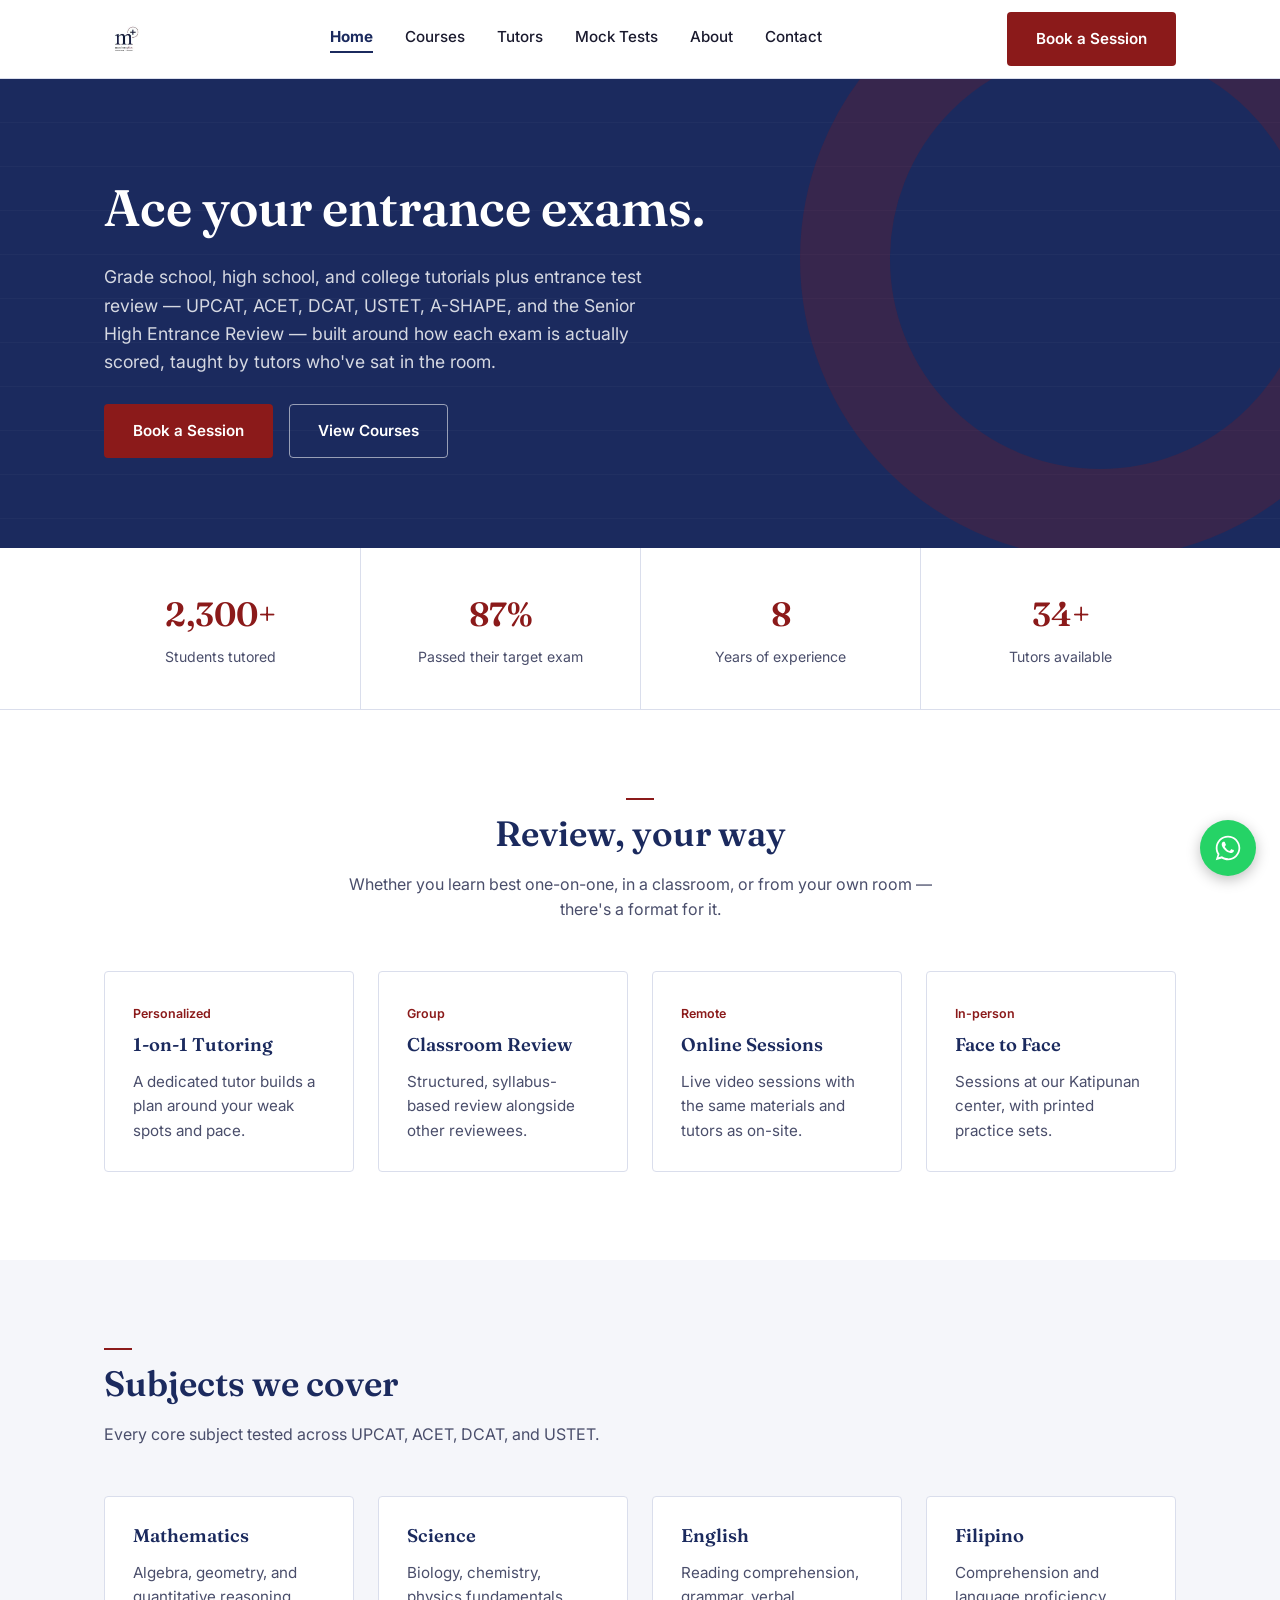
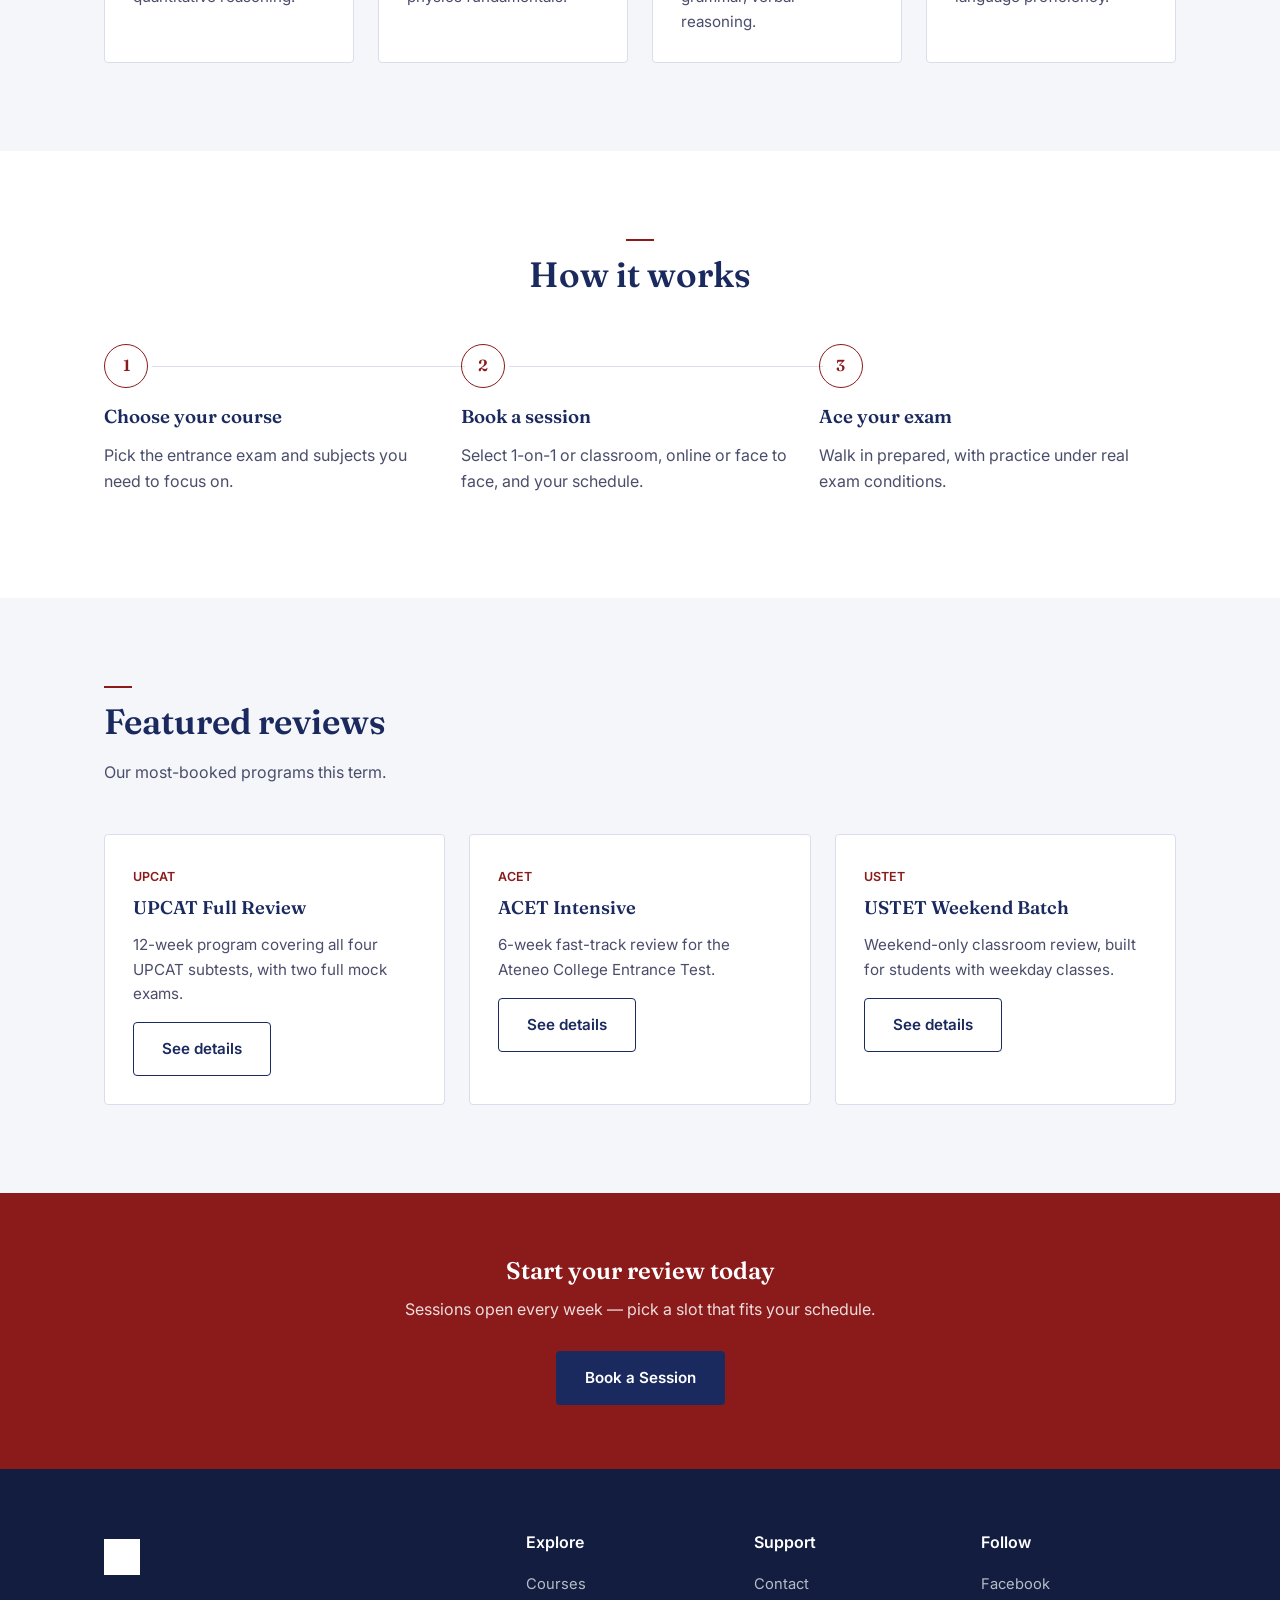
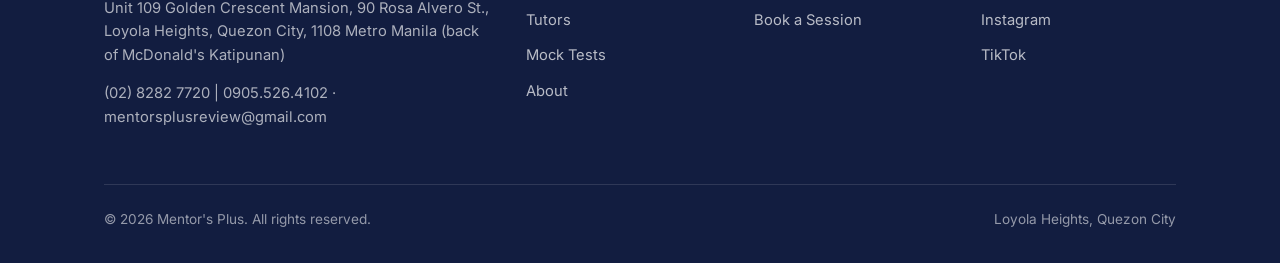
==== index.html @ 798d54b6 "Add files via upload" ====
<!DOCTYPE html>
<html lang="en">
<head>
<meta charset="UTF-8">
<meta name="viewport" content="width=device-width, initial-scale=1">
<title>Mentor's Plus — Entrance Exam Review Center, Katipunan QC</title>
<meta name="description" content="Mentor's Plus offers grade school, high school, and college tutorials plus entrance test review — UPCAT, ACET, DCAT, USTET, A-SHAPE, and Senior High Entrance Review — online and face-to-face in Loyola Heights, QC.">
<link rel="preconnect" href="https://fonts.googleapis.com">
<link href="https://fonts.googleapis.com/css2?family=Fraunces:wght@500;600;700&family=Inter:wght@400;500;600;700&display=swap" rel="stylesheet">
<link rel="stylesheet" href="assets/style.css">
<link rel="stylesheet" href="assets/preloader.css">
</head>
<body>
<div id="preloader"><div class="mark"></div></div>

<nav class="navbar">
  <div class="container">
    <a href="index.html" class="brand"><img src="assets/logo.png" alt="Mentor's Plus"></a>
    <div class="nav-links">
      <a href="index.html" class="active">Home</a>
      <a href="courses.html">Courses</a>
      <a href="tutors.html">Tutors</a>
      <a href="mock-tests.html">Mock Tests</a>
      <a href="about.html">About</a>
      <a href="contact.html">Contact</a>
    </div>
    <div class="nav-cta">
      <a href="book.html" class="btn btn-maroon">Book a Session</a>
      <button class="nav-toggle" aria-label="Menu"><span></span><span></span><span></span></button>
    </div>
  </div>
</nav>

<header class="hero">
  <div class="container">
    <div class="hero-inner">
      <h1>Ace your entrance exams.</h1>
      <p class="lead">Grade school, high school, and college tutorials plus entrance test review — UPCAT, ACET, DCAT, USTET, A-SHAPE, and the Senior High Entrance Review — built around how each exam is actually scored, taught by tutors who've sat in the room.</p>
      <div class="hero-ctas">
        <a href="book.html" class="btn btn-maroon">Book a Session</a>
        <a href="courses.html" class="btn btn-outline-white">View Courses</a>
      </div>
    </div>
  </div>
</header>

<div class="stats-bar">
  <div class="stats-grid">
    <div class="stat"><div class="num">2,400+</div><div class="label">Students tutored</div></div>
    <div class="stat"><div class="num">91%</div><div class="label">Passed their target exam</div></div>
    <div class="stat"><div class="num">8</div><div class="label">Years of experience</div></div>
    <div class="stat"><div class="num">35+</div><div class="label">Tutors available</div></div>
  </div>
</div>

<section>
  <div class="container">
    <div class="section-head center">
      <div class="eyebrow-line" style="justify-content:center"></div>
      <h2>Review, your way</h2>
      <p style="margin:0 auto">Whether you learn best one-on-one, in a classroom, or from your own room — there's a format for it.</p>
    </div>
    <div class="grid grid-4">
      <div class="card">
        <span class="tag">Personalized</span>
        <h3>1-on-1 Tutoring</h3>
        <p>A dedicated tutor builds a plan around your weak spots and pace.</p>
      </div>
      <div class="card">
        <span class="tag">Group</span>
        <h3>Classroom Review</h3>
        <p>Structured, syllabus-based review alongside other reviewees.</p>
      </div>
      <div class="card">
        <span class="tag">Remote</span>
        <h3>Online Sessions</h3>
        <p>Live video sessions with the same materials and tutors as on-site.</p>
      </div>
      <div class="card">
        <span class="tag">In-person</span>
        <h3>Face to Face</h3>
        <p>Sessions at our Katipunan center, with printed practice sets.</p>
      </div>
    </div>
  </div>
</section>

<section class="bg-light">
  <div class="container">
    <div class="section-head">
      <div class="eyebrow-line"></div>
      <h2>Subjects we cover</h2>
      <p>Every core subject tested across UPCAT, ACET, DCAT, and USTET.</p>
    </div>
    <div class="grid grid-4">
      <div class="card"><h3>Mathematics</h3><p>Algebra, geometry, and quantitative reasoning.</p></div>
      <div class="card"><h3>Science</h3><p>Biology, chemistry, physics fundamentals.</p></div>
      <div class="card"><h3>English</h3><p>Reading comprehension, grammar, verbal reasoning.</p></div>
      <div class="card"><h3>Filipino</h3><p>Comprehension and language proficiency.</p></div>
    </div>
  </div>
</section>

<section>
  <div class="container">
    <div class="section-head center" style="margin-left:auto;margin-right:auto">
      <div class="eyebrow-line" style="justify-content:center"></div>
      <h2>How it works</h2>
    </div>
    <div class="steps">
      <div class="step"><div class="step-num"></div><h3>Choose your course</h3><p>Pick the entrance exam and subjects you need to focus on.</p></div>
      <div class="step"><div class="step-num"></div><h3>Book a session</h3><p>Select 1-on-1 or classroom, online or face to face, and your schedule.</p></div>
      <div class="step"><div class="step-num"></div><h3>Ace your exam</h3><p>Walk in prepared, with practice under real exam conditions.</p></div>
    </div>
  </div>
</section>

<section class="bg-light">
  <div class="container">
    <div class="section-head">
      <div class="eyebrow-line"></div>
      <h2>Featured reviews</h2>
      <p>Our most-booked programs this term.</p>
    </div>
    <div class="grid grid-3">
      <div class="card">
        <span class="tag">UPCAT</span>
        <h3>UPCAT Full Review</h3>
        <p>12-week program covering all four UPCAT subtests, with two full mock exams.</p>
        <a href="courses.html" class="btn btn-outline" style="margin-top:16px">See details</a>
      </div>
      <div class="card">
        <span class="tag">ACET</span>
        <h3>ACET Intensive</h3>
        <p>6-week fast-track review for the Ateneo College Entrance Test.</p>
        <a href="courses.html" class="btn btn-outline" style="margin-top:16px">See details</a>
      </div>
      <div class="card">
        <span class="tag">USTET</span>
        <h3>USTET Weekend Batch</h3>
        <p>Weekend-only classroom review, built for students with weekday classes.</p>
        <a href="courses.html" class="btn btn-outline" style="margin-top:16px">See details</a>
      </div>
    </div>
  </div>
</section>

<div class="cta-band">
  <div class="container">
    <h2>Start your review today</h2>
    <p>Sessions open every week — pick a slot that fits your schedule.</p>
    <a href="book.html" class="btn btn-navy">Book a Session</a>
  </div>
</div>

<footer>
  <div class="container">
    <div class="footer-grid">
      <div>
        <a href="index.html" class="brand"><img src="assets/logo.png" alt="Mentor's Plus"></a>
        <p style="color:rgba(255,255,255,0.65); margin-top:16px; font-size:0.92rem;">Unit 109 Golden Crescent Mansion, 90 Rosa Alvero St., Loyola Heights, Quezon City, 1108 Metro Manila (back of McDonald's Katipunan)</p>
        <p style="color:rgba(255,255,255,0.65); font-size:0.92rem;">(02) 8282 7720 &#124; 0905.526.4102 · mentorsplusreview@gmail.com</p>
      </div>
      <div>
        <h4>Explore</h4>
        <a href="courses.html">Courses</a>
        <a href="tutors.html">Tutors</a>
        <a href="mock-tests.html">Mock Tests</a>
        <a href="about.html">About</a>
      </div>
      <div>
        <h4>Support</h4>
        <a href="contact.html">Contact</a>
        <a href="book.html">Book a Session</a>
      </div>
      <div>
        <h4>Follow</h4>
        <a href="#">Facebook</a>
        <a href="#">Instagram</a>
        <a href="#">TikTok</a>
      </div>
    </div>
    <div class="bottom">
      <span>© 2026 Mentor's Plus. All rights reserved.</span>
      <span>Loyola Heights, Quezon City</span>
    </div>
  </div>
</footer>

<a class="whatsapp-fab" href="https://wa.me/639055264102" target="_blank" aria-label="Chat on WhatsApp">
  <svg viewBox="0 0 32 32" fill="white"><path d="M16 2C8.3 2 2 8.3 2 16c0 2.7.7 5.2 2.1 7.4L2 30l6.8-2.1C10.9 29.2 13.4 30 16 30c7.7 0 14-6.3 14-14S23.7 2 16 2zm0 25.6c-2.3 0-4.5-.6-6.4-1.8l-.5-.3-4 1.2 1.2-3.9-.3-.5C4.6 20.4 4 18.2 4 16c0-6.6 5.4-12 12-12s12 5.4 12 12-5.4 12-12 12zm6.6-8.9c-.4-.2-2.1-1-2.4-1.2-.3-.1-.5-.2-.8.2-.2.3-.9 1.2-1.1 1.4-.2.2-.4.3-.8.1-.4-.2-1.6-.6-3-1.9-1.1-1-1.9-2.2-2.1-2.6-.2-.4 0-.6.2-.8.2-.2.4-.4.5-.6.2-.2.2-.4.4-.6.1-.2.1-.4 0-.6-.1-.2-.8-2-1.1-2.7-.3-.7-.6-.6-.8-.6h-.7c-.2 0-.6.1-.9.4-.3.3-1.2 1.2-1.2 2.9s1.2 3.4 1.4 3.6c.2.2 2.4 3.7 5.9 5.1.8.3 1.4.5 1.9.7.8.3 1.5.2 2.1.1.6-.1 2.1-.9 2.4-1.7.3-.8.3-1.5.2-1.7-.1-.1-.3-.2-.7-.4z"/></svg>
</a>

<script src="assets/script.js"></script>
<script src="assets/reveal.js"></script>
</body>
</html>
---- assets/style.css ----
/* ============================================================
   MENTOR'S PLUS — shared design system
   Navy / maroon academic palette. Fraunces for display, Inter for body.
   ============================================================ */

:root{
  --navy: #1B2A5E;
  --navy-deep: #121D40;
  --maroon: #8B1A1A;
  --maroon-deep: #6E1414;
  --white: #FFFFFF;
  --bg: #F5F6FA;
  --text: #1A1A2E;
  --text-soft: #4A4E6B;
  --line: #DADEEC;

  --serif: 'Fraunces', Georgia, 'Times New Roman', serif;
  --sans: 'Inter', -apple-system, BlinkMacSystemFont, 'Segoe UI', sans-serif;

  --max: 1120px;
  --radius: 4px;
}

*{ box-sizing: border-box; }
html{ scroll-behavior: smooth; }
body{
  margin:0;
  font-family: var(--sans);
  color: var(--text);
  background: var(--white);
  line-height: 1.6;
  -webkit-font-smoothing: antialiased;
}
img{ max-width:100%; display:block; }
a{ color:inherit; text-decoration:none; }
h1,h2,h3,h4{
  font-family: var(--serif);
  color: var(--navy);
  line-height: 1.15;
  margin: 0 0 0.5em;
  font-weight: 600;
}
p{ color: var(--text-soft); max-width: 62ch; }
.container{ max-width: var(--max); margin: 0 auto; padding: 0 24px; }
section{ padding: 88px 0; }
@media (max-width: 720px){ section{ padding: 56px 0; } }

.eyebrow-line{
  display:flex; align-items:center; gap:12px;
  color: var(--maroon); font-weight:600; font-size: 0.85rem;
  margin-bottom: 14px;
}
.eyebrow-line::before{
  content:""; width: 28px; height: 2px; background: var(--maroon);
}

/* ---------- buttons ---------- */
.btn{
  display:inline-flex; align-items:center; justify-content:center;
  padding: 14px 28px; border-radius: var(--radius);
  font-weight: 600; font-size: 0.95rem; cursor:pointer;
  border: 1.5px solid transparent;
  transition: background .18s ease, color .18s ease, border-color .18s ease, transform .18s ease, box-shadow .18s ease;
}
.btn:hover{ transform: translateY(-2px); }
.btn:active{ transform: translateY(0); }
.btn-maroon{ background: var(--maroon); color: var(--white); }
.btn-maroon:hover{ background: var(--maroon-deep); box-shadow: 0 8px 20px rgba(139,26,26,0.28); }
.btn-navy{ background: var(--navy); color: var(--white); }
.btn-navy:hover{ background: var(--navy-deep); box-shadow: 0 8px 20px rgba(27,42,94,0.28); }
.btn-outline{ background: transparent; color: var(--navy); border-color: var(--navy); }
.btn-outline:hover{ background: var(--navy); color: var(--white); }
.btn-outline-white{ background: transparent; color: var(--white); border-color: rgba(255,255,255,0.55); }
.btn-outline-white:hover{ background: var(--white); color: var(--navy); }
@media (prefers-reduced-motion: reduce){ .btn:hover{ transform:none; } }

/* ---------- navbar ---------- */
.navbar{
  position: sticky; top:0; z-index: 50;
  background: var(--white); border-bottom: 1px solid var(--line);
}
.navbar .container{
  display:flex; align-items:center; justify-content:space-between;
  height: 78px;
}
.brand{ display:flex; align-items:center; gap:10px; }
.brand img{ height: 40px; width:auto; }
.nav-links{ display:flex; gap:32px; align-items:center; }
.nav-links a{
  position:relative; font-size:0.95rem; font-weight:500; color: var(--text);
  padding-bottom: 3px;
}
.nav-links a::after{
  content:""; position:absolute; left:0; right:100%; bottom:0; height:2px;
  background: var(--maroon); transition: right .22s ease;
}
.nav-links a:hover{ color: var(--maroon); }
.nav-links a:hover::after{ right:0; }
.nav-links a.active{ color: var(--navy); font-weight:700; }
.nav-links a.active::after{ right:0; background: var(--navy); }
.nav-cta{ display:flex; align-items:center; gap:20px; }
.nav-toggle{ display:none; background:none; border:none; cursor:pointer; }
.nav-toggle span{ display:block; width:24px; height:2px; background:var(--navy); margin:5px 0; }

@media (max-width: 880px){
  .nav-links{
    position:absolute; top:78px; left:0; right:0;
    background:var(--white); border-bottom:1px solid var(--line);
    flex-direction:column; align-items:flex-start; gap:0;
    padding: 8px 24px 20px; display:none;
  }
  .nav-links.open{ display:flex; }
  .nav-links a{ padding: 12px 0; width:100%; border-bottom:1px solid var(--line); }
  .nav-toggle{ display:block; }
  .nav-cta .btn{ padding: 10px 16px; font-size:0.85rem; }
}

/* ---------- hero ---------- */
.hero{
  background: var(--navy);
  color: var(--white);
  position: relative;
  overflow: hidden;
  padding: 100px 0 90px;
}
.hero::before{
  /* ruled-paper motif, nods to exam answer sheets */
  content:"";
  position:absolute; inset:0;
  background-image: repeating-linear-gradient(
    to bottom, transparent, transparent 43px, rgba(255,255,255,0.055) 44px
  );
  pointer-events:none;
}
.hero::after{
  content:"";
  position:absolute; right:-120px; top:-120px;
  width:420px; height:420px; border-radius:50%;
  border: 90px solid rgba(139,26,26,0.25);
}
.hero .container{ position:relative; z-index:1; }
.hero-inner{ max-width: 640px; }
.hero h1{ color: var(--white); font-size: clamp(2.1rem, 4.2vw, 3.2rem); }
.hero p.lead{ color: rgba(255,255,255,0.82); font-size: 1.1rem; max-width: 52ch; }
.hero-ctas{ display:flex; gap:16px; margin-top: 28px; flex-wrap:wrap; }

/* ---------- stats bar ---------- */
.stats-bar{
  background: var(--white); border-bottom: 1px solid var(--line);
  padding: 0;
}
.stats-grid{
  display:grid; grid-template-columns: repeat(4,1fr);
  max-width: var(--max); margin:0 auto;
}
.stat{
  text-align:center; padding: 40px 16px;
  border-left: 1px solid var(--line);
}
.stat:first-child{ border-left:none; }
.stat .num{ font-family: var(--serif); font-size: 2.1rem; color: var(--maroon); font-weight:600; }
.stat .label{ font-size: 0.88rem; color: var(--text-soft); margin-top:4px; }
@media (max-width: 720px){
  .stats-grid{ grid-template-columns: repeat(2,1fr); }
  .stat{ border-left:none; border-top:1px solid var(--line); }
  .stat:nth-child(1), .stat:nth-child(2){ border-top:none; }
}

/* ---------- section heads ---------- */
.section-head{ max-width: 640px; margin-bottom: 48px; }
.section-head.center{ margin-left:auto; margin-right:auto; text-align:center; }
.section-head h2{ font-size: clamp(1.6rem, 3vw, 2.2rem); }

.bg-light{ background: var(--bg); }
.bg-navy{ background: var(--navy); color: var(--white); }
.bg-navy h2, .bg-navy h3{ color: var(--white); }
.bg-navy p{ color: rgba(255,255,255,0.78); }

/* ---------- cards: hairline, not soft-shadow ---------- */
.grid{ display:grid; gap: 24px; }
.grid-3{ grid-template-columns: repeat(3, 1fr); }
.grid-4{ grid-template-columns: repeat(4, 1fr); }
.grid-2{ grid-template-columns: repeat(2, 1fr); }
@media (max-width: 880px){
  .grid-3, .grid-4{ grid-template-columns: repeat(2,1fr); }
}
@media (max-width: 560px){
  .grid-2, .grid-3, .grid-4{ grid-template-columns: 1fr; }
}

.card{
  border: 1px solid var(--line);
  border-radius: var(--radius);
  padding: 28px;
  background: var(--white);
  transition: border-color .22s ease, transform .22s ease, box-shadow .22s ease;
}
.card:hover{
  border-color: var(--navy);
  transform: translateY(-4px);
  box-shadow: 0 14px 32px rgba(27,42,94,0.08);
}
@media (prefers-reduced-motion: reduce){ .card:hover{ transform:none; } }
.card h3{ font-size: 1.15rem; margin-bottom:8px; }
.card p{ font-size: 0.95rem; margin-bottom: 0; }
.card .tag{
  display:inline-block; font-size:0.78rem; color: var(--maroon);
  font-weight:600; margin-bottom:10px;
}

/* ---------- steps (genuine sequence) ---------- */
.steps{ display:grid; grid-template-columns: repeat(3,1fr); gap:0; counter-reset: step; }
.step{ position:relative; padding: 0 28px 0 0; }
.step:not(:last-child)::after{
  content:""; position:absolute; top:22px; right:-4px; width:calc(100% - 44px);
  height:1px; background: var(--line);
}
.step .step-num{
  counter-increment: step; content: counter(step);
  width:44px; height:44px; border-radius:50%;
  border: 1.5px solid var(--maroon); color: var(--maroon);
  display:flex; align-items:center; justify-content:center;
  font-family: var(--serif); font-weight:600; margin-bottom:18px;
}
.step .step-num::before{ content: counter(step); }
@media (max-width: 880px){
  .steps{ grid-template-columns: 1fr; gap:32px; }
  .step:not(:last-child)::after{ display:none; }
}

/* ---------- CTA band ---------- */
.cta-band{
  background: var(--maroon); color: var(--white); text-align:center;
  padding: 64px 0;
}
.cta-band h2{ color: var(--white); }
.cta-band p{ color: rgba(255,255,255,0.85); margin: 0 auto 28px; }

/* ---------- footer ---------- */
footer{ background: var(--navy-deep); color: rgba(255,255,255,0.8); padding: 64px 0 32px; }
footer .footer-grid{ display:grid; grid-template-columns: 2fr 1fr 1fr 1fr; gap:32px; }
footer h4{ color: var(--white); font-size:1rem; margin-bottom:16px; font-family: var(--sans); font-weight:600; }
footer a{ display:block; color: rgba(255,255,255,0.7); padding: 6px 0; font-size:0.92rem; }
footer a:hover{ color: var(--white); }
footer .brand img{ height:36px; filter: brightness(0) invert(1); }
footer .bottom{
  border-top: 1px solid rgba(255,255,255,0.12); margin-top: 40px; padding-top:24px;
  display:flex; justify-content:space-between; flex-wrap:wrap; gap:12px;
  font-size:0.85rem; color: rgba(255,255,255,0.55);
}
@media (max-width: 780px){ footer .footer-grid{ grid-template-columns: 1fr 1fr; } }

/* ---------- forms ---------- */
.form-field{ margin-bottom: 20px; }
.form-field label{ display:block; font-size:0.9rem; font-weight:600; margin-bottom:6px; color: var(--navy); }
.form-field input, .form-field select, .form-field textarea{
  width:100%; padding: 12px 14px; border:1.5px solid var(--line); border-radius: var(--radius);
  font-family: var(--sans); font-size:0.95rem; background: var(--white); color: var(--text);
}
.form-field input:focus, .form-field select:focus, .form-field textarea:focus{
  outline: none; border-color: var(--navy);
}
.form-row{ display:grid; grid-template-columns: 1fr 1fr; gap:20px; }
@media (max-width: 620px){ .form-row{ grid-template-columns: 1fr; } }

.option-tiles{ display:grid; grid-template-columns: repeat(2,1fr); gap:14px; }
.option-tile{
  border: 1.5px solid var(--line); border-radius: var(--radius); padding:16px;
  cursor:pointer; font-size:0.92rem; font-weight:600; color: var(--navy); text-align:center;
}
.option-tile.selected{ border-color: var(--maroon); background: rgba(139,26,26,0.06); color: var(--maroon); }

.page-hero{
  background: var(--navy); color: var(--white); padding: 64px 0;
  position:relative; overflow:hidden;
}
.page-hero::before{
  content:""; position:absolute; inset:0;
  background-image: repeating-linear-gradient(to bottom, transparent, transparent 43px, rgba(255,255,255,0.05) 44px);
}
.page-hero .container{ position:relative; z-index:1; }
.page-hero h1{ color: var(--white); margin-bottom:8px; }
.page-hero p{ color: rgba(255,255,255,0.78); }

.whatsapp-fab{
  position: fixed; bottom: 24px; right: 24px; z-index: 60;
  width: 56px; height:56px; border-radius:50%; background:#25D366;
  display:flex; align-items:center; justify-content:center;
  box-shadow: 0 4px 14px rgba(0,0,0,0.25);
}
.whatsapp-fab svg{ width:28px; height:28px; }
---- assets/preloader.css ----
/* ============================================================
   Preloader + motion — one orchestrated load sequence,
   plus a restrained scroll-reveal. Respects reduced motion.
   ============================================================ */

#preloader{
  position: fixed; inset: 0; z-index: 9999;
  background: var(--navy);
  display:flex; align-items:center; justify-content:center;
  transition: opacity .5s ease, visibility .5s ease;
}
#preloader.hide{ opacity:0; visibility:hidden; pointer-events:none; }

#preloader .mark{
  width: 64px; height: 64px; border-radius: 50%;
  position: relative;
}
/* only the ring spins */
#preloader .mark::before{
  content:"";
  position:absolute; inset:0;
  border: 2px solid rgba(255,255,255,0.18);
  border-top-color: var(--maroon);
  border-radius: 50%;
  animation: spin 0.9s linear infinite;
}
/* the mark itself stays put */
#preloader .mark::after{
  content:"m+";
  position:absolute; inset:0;
  display:flex; align-items:center; justify-content:center;
  font-family: var(--serif); font-weight:600; font-size: 1.05rem;
  color: var(--white);
}
@keyframes spin{ to{ transform: rotate(360deg); } }

body.loading{ overflow:hidden; }

/* hero entrance — one sequence, held until the preloader has cleared */
.hero-inner > *, .page-hero h1, .page-hero p{
  opacity:0; transform: translateY(14px);
}
body.ready .hero-inner > *, body.ready .page-hero h1, body.ready .page-hero p{
  animation-name: rise;
  animation-duration: .7s;
  animation-timing-function: cubic-bezier(.2,.7,.3,1);
  animation-fill-mode: forwards;
}
body.ready .hero-inner h1, body.ready .page-hero h1{ animation-delay: .1s; }
body.ready .hero-inner p.lead, body.ready .page-hero p{ animation-delay: .26s; }
body.ready .hero-inner .hero-ctas{ animation-delay: .42s; }
@keyframes rise{ to{ opacity:1; transform: translateY(0); } }

/* scroll reveal — subtle, one style, applied once per element */
.reveal{
  opacity: 0; transform: translateY(18px);
  transition: opacity .6s ease, transform .6s ease;
}
.reveal.in{ opacity:1; transform: translateY(0); }

/* stagger children of a revealed grid slightly */
.grid.reveal.in > *{ transition-delay: calc(var(--i, 0) * 70ms); }

@media (prefers-reduced-motion: reduce){
  #preloader{ display:none; }
  .hero-inner > *, .page-hero h1, .page-hero p{ animation: none; opacity:1; transform:none; }
  .reveal{ opacity:1; transform:none; transition:none; }
}
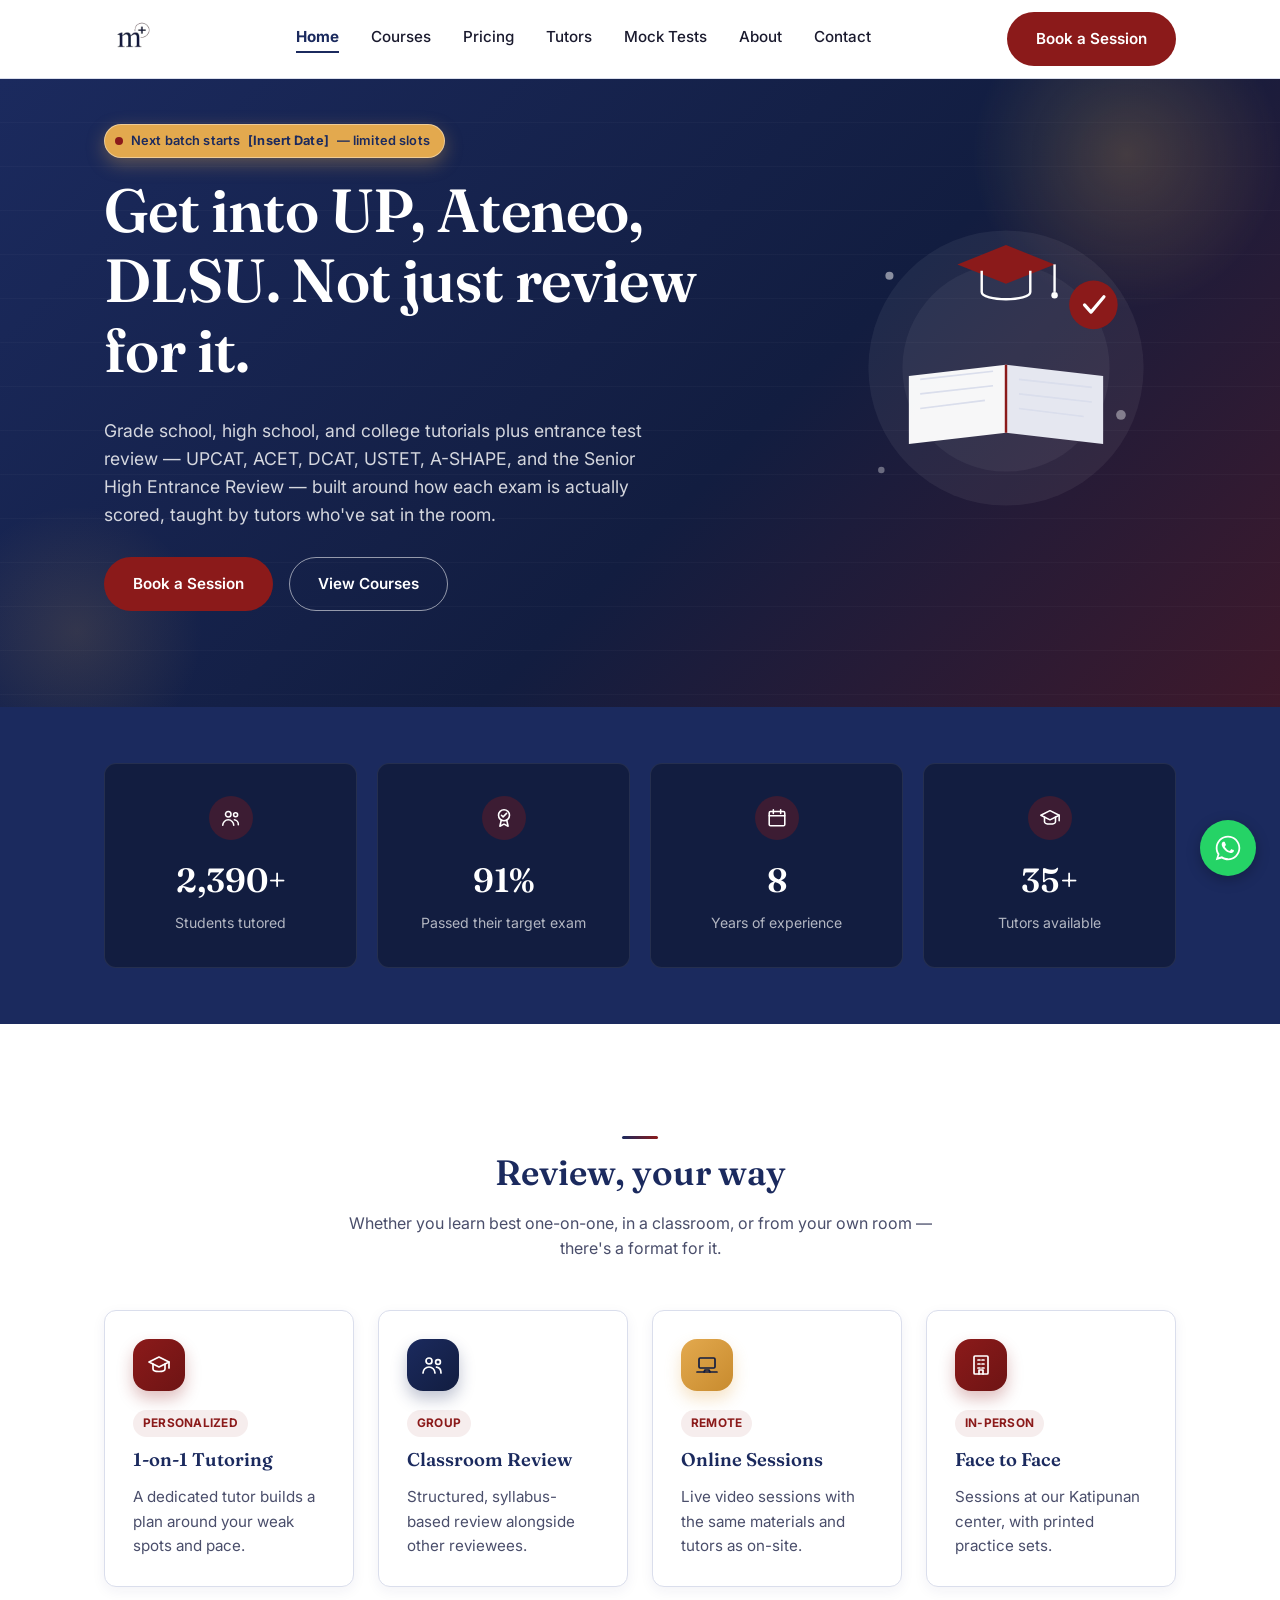
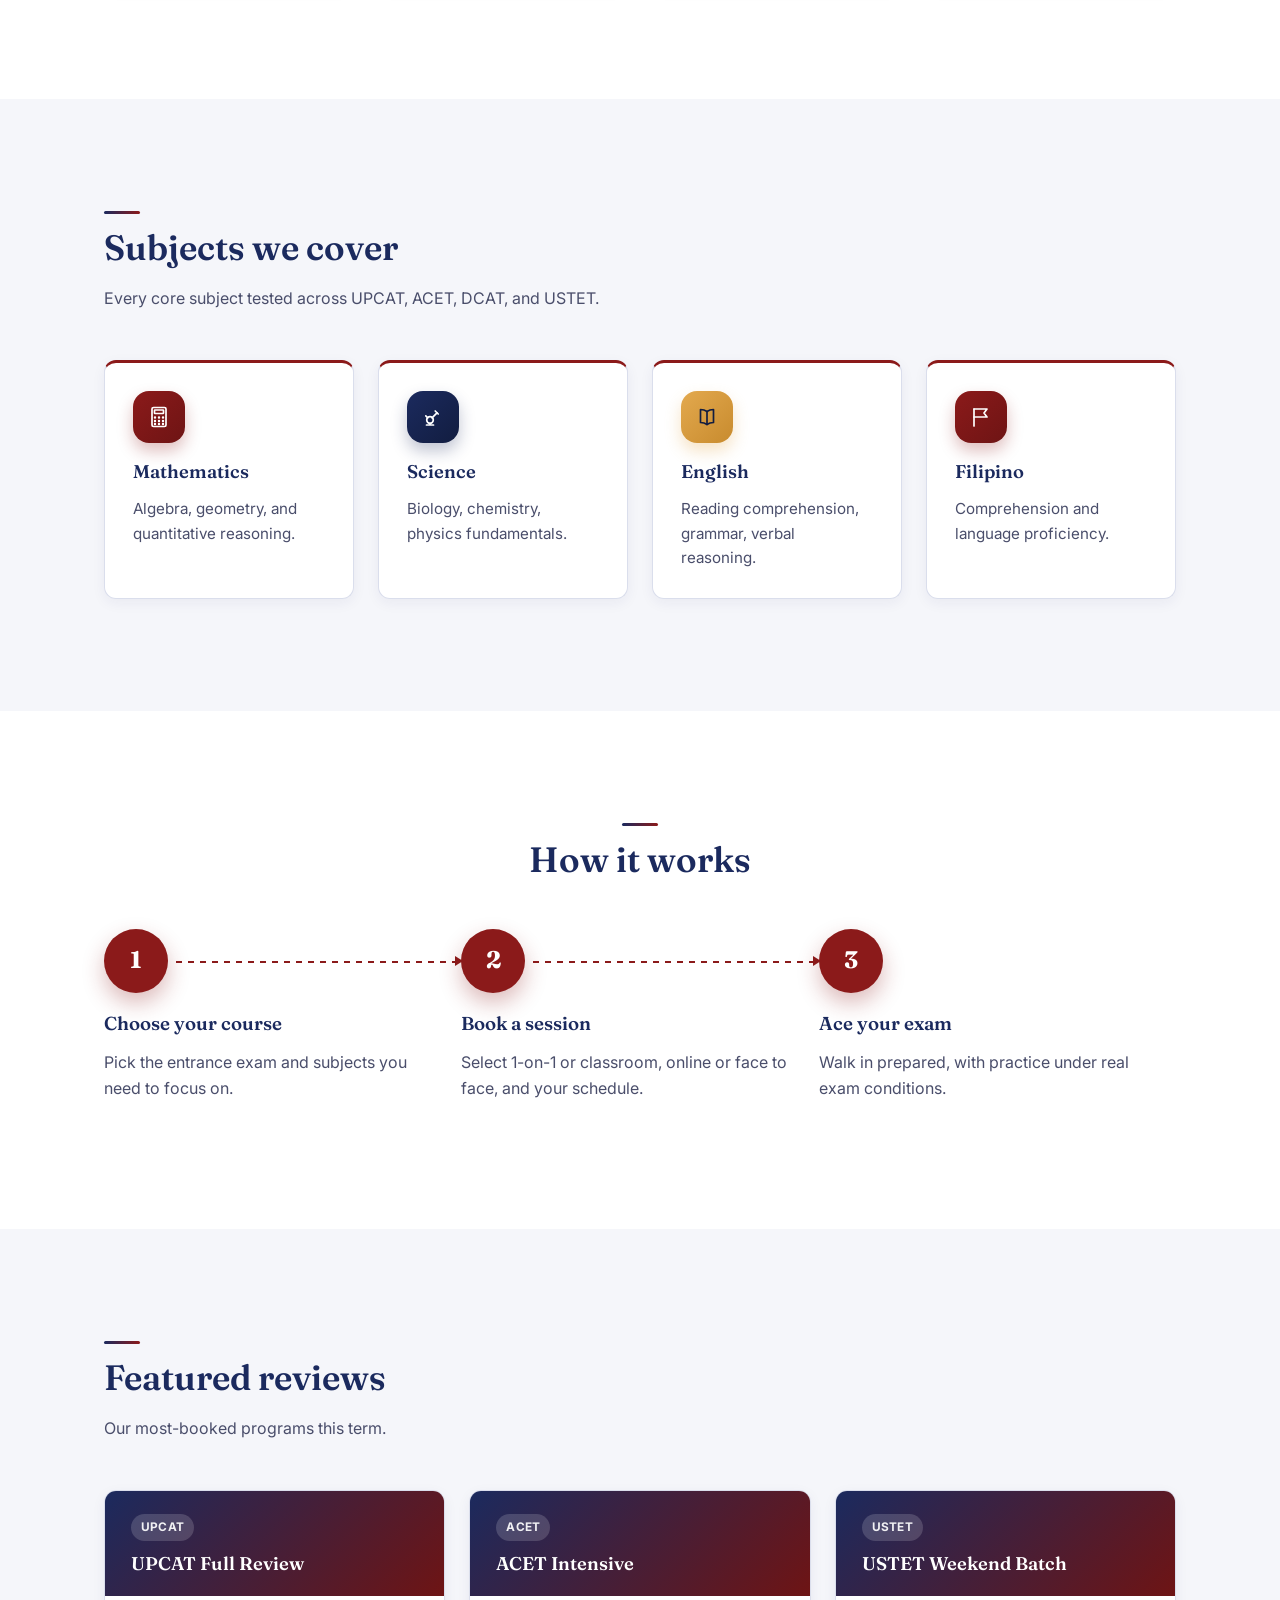
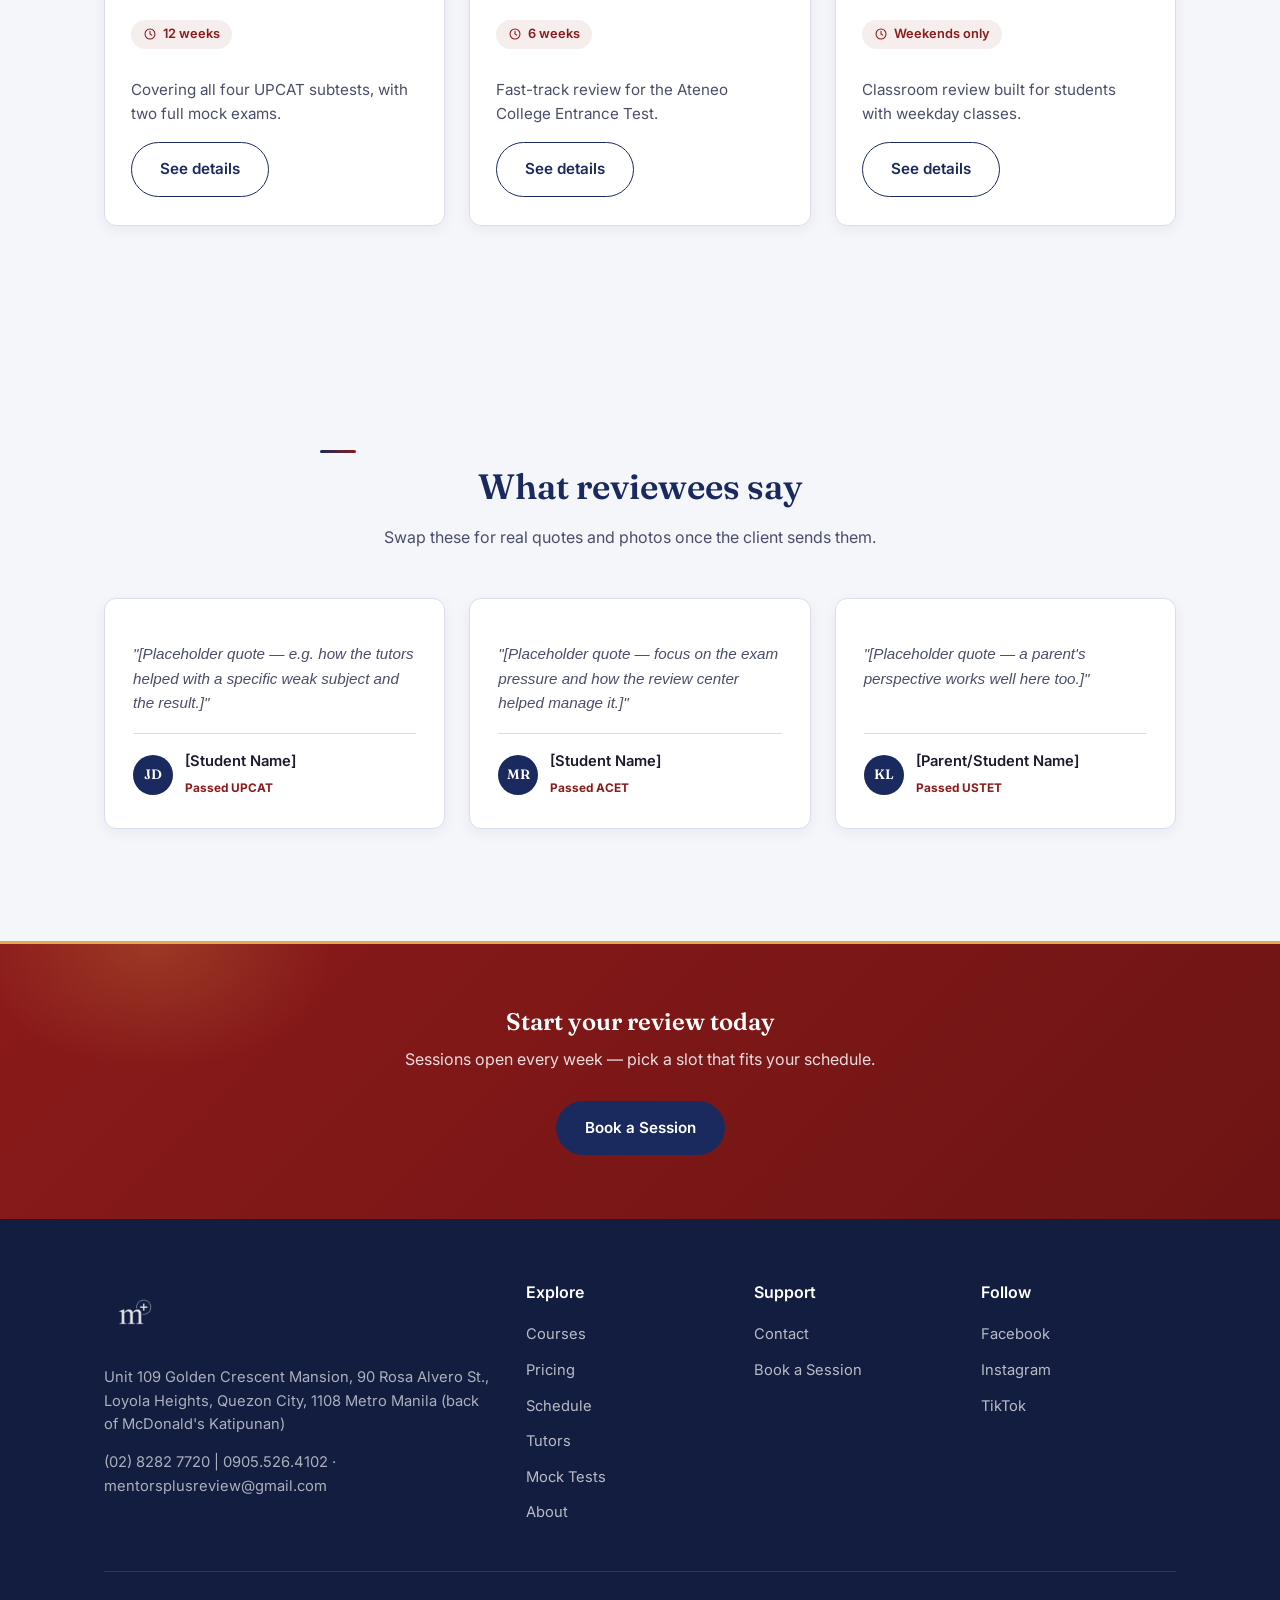
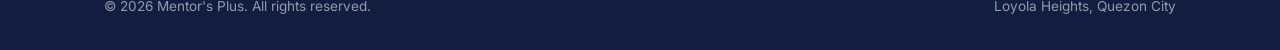
==== commit 1a8c7e1f: "Add files via upload" ====
--- a/index.html
+++ b/index.html
@@ -19,6 +19,7 @@
     <div class="nav-links">
       <a href="index.html" class="active">Home</a>
       <a href="courses.html">Courses</a>
+      <a href="pricing.html">Pricing</a>
       <a href="tutors.html">Tutors</a>
       <a href="mock-tests.html">Mock Tests</a>
       <a href="about.html">About</a>
@@ -32,24 +33,70 @@
 </nav>
 
 <header class="hero">
-  <div class="container">
+  <div class="container hero-grid">
     <div class="hero-inner">
-      <h1>Ace your entrance exams.</h1>
+      <!-- PLACEHOLDER: swap date once client confirms next batch -->
+      <div class="hero-badge">Next batch starts <strong>[Insert Date]</strong> — limited slots</div>
+      <h1>Get into UP, Ateneo, DLSU. Not just review for it.</h1>
       <p class="lead">Grade school, high school, and college tutorials plus entrance test review — UPCAT, ACET, DCAT, USTET, A-SHAPE, and the Senior High Entrance Review — built around how each exam is actually scored, taught by tutors who've sat in the room.</p>
       <div class="hero-ctas">
         <a href="book.html" class="btn btn-maroon">Book a Session</a>
         <a href="courses.html" class="btn btn-outline-white">View Courses</a>
       </div>
     </div>
+    <div class="hero-visual">
+      <!-- PLACEHOLDER: replace stat with confirmed figure from client -->
+      <!-- <div class="hero-visual-badge"><span class="num">91%</span><span class="label">passed their target exam</span></div> -->
+      <svg viewBox="0 0 420 420" xmlns="http://www.w3.org/2000/svg" aria-hidden="true">
+        <circle cx="210" cy="210" r="170" fill="rgba(255,255,255,0.06)"/>
+        <circle cx="210" cy="210" r="128" fill="rgba(255,255,255,0.05)"/>
+        <g transform="translate(90,220)">
+          <path d="M0 0 L120 -14 L120 70 L0 84 Z" fill="#FFFFFF" opacity="0.96"/>
+          <path d="M120 -14 L240 0 L240 84 L120 70 Z" fill="#EDEFF7" opacity="0.96"/>
+          <path d="M120 -14 L120 70" stroke="#8B1A1A" stroke-width="3"/>
+          <path d="M14 4 L104 -6" stroke="#DADEEC" stroke-width="2"/>
+          <path d="M14 22 L104 12" stroke="#DADEEC" stroke-width="2"/>
+          <path d="M14 40 L94 30" stroke="#DADEEC" stroke-width="2"/>
+          <path d="M136 4 L226 14" stroke="#DADEEC" stroke-width="2"/>
+          <path d="M136 22 L226 32" stroke="#DADEEC" stroke-width="2"/>
+          <path d="M136 40 L216 50" stroke="#DADEEC" stroke-width="2"/>
+        </g>
+        <g transform="translate(150,58)">
+          <path d="M60 0 L120 24 L60 48 L0 24 Z" fill="#8B1A1A"/>
+          <path d="M30 32 L30 58 C30 70 90 70 90 58 L90 32" stroke="#FFFFFF" stroke-width="3" fill="none"/>
+          <line x1="120" y1="24" x2="120" y2="58" stroke="#FFFFFF" stroke-width="3"/>
+          <circle cx="120" cy="62" r="4" fill="#FFFFFF"/>
+        </g>
+        <g transform="translate(318,132)">
+          <circle cx="0" cy="0" r="30" fill="#8B1A1A"/>
+          <path d="M-11 0 L-3 9 L13 -10" stroke="#FFFFFF" stroke-width="4" fill="none" stroke-linecap="round" stroke-linejoin="round"/>
+        </g>
+        <circle cx="66" cy="96" r="5" fill="rgba(255,255,255,0.5)"/>
+        <circle cx="352" cy="268" r="6" fill="rgba(255,255,255,0.4)"/>
+        <circle cx="56" cy="336" r="4" fill="rgba(255,255,255,0.35)"/>
+      </svg>
+    </div>
   </div>
 </header>
 
 <div class="stats-bar">
   <div class="stats-grid">
-    <div class="stat"><div class="num">2,400+</div><div class="label">Students tutored</div></div>
-    <div class="stat"><div class="num">91%</div><div class="label">Passed their target exam</div></div>
-    <div class="stat"><div class="num">8</div><div class="label">Years of experience</div></div>
-    <div class="stat"><div class="num">35+</div><div class="label">Tutors available</div></div>
+    <div class="stat">
+      <div class="icon"><svg viewBox="0 0 24 24" fill="none" stroke="currentColor" stroke-width="1.7" stroke-linecap="round" stroke-linejoin="round"><circle cx="9" cy="8" r="3"/><path d="M3 20c0-3.3 2.7-6 6-6s6 2.7 6 6"/><circle cx="17" cy="8.5" r="2.2"/><path d="M15.7 14a5 5 0 014.3 5.3"/></svg></div>
+      <div class="num">2,400+</div><div class="label">Students tutored</div>
+    </div>
+    <div class="stat">
+      <div class="icon"><svg viewBox="0 0 24 24" fill="none" stroke="currentColor" stroke-width="1.7" stroke-linecap="round" stroke-linejoin="round"><circle cx="12" cy="9" r="6"/><path d="M9.2 9l1.8 1.8 3.8-3.8"/><path d="M9 14.5L7.5 21l4.5-2.3 4.5 2.3L15 14.5"/></svg></div>
+      <div class="num">91%</div><div class="label">Passed their target exam</div>
+    </div>
+    <div class="stat">
+      <div class="icon"><svg viewBox="0 0 24 24" fill="none" stroke="currentColor" stroke-width="1.7" stroke-linecap="round" stroke-linejoin="round"><rect x="3.5" y="5" width="17" height="15.5" rx="1.5"/><path d="M3.5 9.5h17"/><path d="M8 3v4M16 3v4"/></svg></div>
+      <div class="num">8</div><div class="label">Years of experience</div>
+    </div>
+    <div class="stat">
+      <div class="icon"><svg viewBox="0 0 24 24" fill="none" stroke="currentColor" stroke-width="1.7" stroke-linecap="round" stroke-linejoin="round"><path d="M2 9l10-5 10 5-10 5-10-5z"/><path d="M6 11v5c0 1.4 2.7 2.5 6 2.5s6-1.1 6-2.5v-5"/><path d="M22 9v6"/></svg></div>
+      <div class="num">35+</div><div class="label">Tutors available</div>
+    </div>
   </div>
 </div>
 
@@ -62,21 +109,25 @@
     </div>
     <div class="grid grid-4">
       <div class="card">
+        <div class="icon"><svg viewBox="0 0 24 24" fill="none" stroke="currentColor" stroke-width="1.7" stroke-linecap="round" stroke-linejoin="round"><path d="M2 9l10-5 10 5-10 5-10-5z"/><path d="M6 11v5c0 1.4 2.7 2.5 6 2.5s6-1.1 6-2.5v-5"/><path d="M22 9v6"/></svg></div>
         <span class="tag">Personalized</span>
         <h3>1-on-1 Tutoring</h3>
         <p>A dedicated tutor builds a plan around your weak spots and pace.</p>
       </div>
       <div class="card">
+        <div class="icon"><svg viewBox="0 0 24 24" fill="none" stroke="currentColor" stroke-width="1.7" stroke-linecap="round" stroke-linejoin="round"><circle cx="8" cy="8" r="3"/><path d="M2 20c0-3.3 2.7-6 6-6s6 2.7 6 6"/><circle cx="17" cy="9" r="2.4"/><path d="M15.5 14.2c2.6.3 4.5 2.6 4.5 5.8"/></svg></div>
         <span class="tag">Group</span>
         <h3>Classroom Review</h3>
         <p>Structured, syllabus-based review alongside other reviewees.</p>
       </div>
       <div class="card">
+        <div class="icon"><svg viewBox="0 0 24 24" fill="none" stroke="currentColor" stroke-width="1.7" stroke-linecap="round" stroke-linejoin="round"><rect x="4" y="5" width="16" height="10" rx="1.2"/><path d="M2 19h20"/><path d="M9 19l1-2h4l1 2"/></svg></div>
         <span class="tag">Remote</span>
         <h3>Online Sessions</h3>
         <p>Live video sessions with the same materials and tutors as on-site.</p>
       </div>
       <div class="card">
+        <div class="icon"><svg viewBox="0 0 24 24" fill="none" stroke="currentColor" stroke-width="1.7" stroke-linecap="round" stroke-linejoin="round"><rect x="5" y="3" width="14" height="18" rx="1"/><path d="M9 7h2M13 7h2M9 11h2M13 11h2M9 15h2M13 15h2"/><path d="M10 21v-4h4v4"/></svg></div>
         <span class="tag">In-person</span>
         <h3>Face to Face</h3>
         <p>Sessions at our Katipunan center, with printed practice sets.</p>
@@ -93,10 +144,22 @@
       <p>Every core subject tested across UPCAT, ACET, DCAT, and USTET.</p>
     </div>
     <div class="grid grid-4">
-      <div class="card"><h3>Mathematics</h3><p>Algebra, geometry, and quantitative reasoning.</p></div>
-      <div class="card"><h3>Science</h3><p>Biology, chemistry, physics fundamentals.</p></div>
-      <div class="card"><h3>English</h3><p>Reading comprehension, grammar, verbal reasoning.</p></div>
-      <div class="card"><h3>Filipino</h3><p>Comprehension and language proficiency.</p></div>
+      <div class="card subject">
+        <div class="icon"><svg viewBox="0 0 24 24" fill="none" stroke="currentColor" stroke-width="1.7" stroke-linecap="round" stroke-linejoin="round"><rect x="5" y="2.5" width="14" height="19" rx="1.5"/><rect x="7.5" y="5" width="9" height="3.5" rx="0.5"/><path d="M8 12.5h.01M12 12.5h.01M16 12.5h.01M8 16h.01M12 16h.01M16 16h.01M8 19h.01M12 19h.01M16 19h.01" stroke-width="2.4"/></svg></div>
+        <h3>Mathematics</h3><p>Algebra, geometry, and quantitative reasoning.</p>
+      </div>
+      <div class="card subject">
+        <div class="icon"><svg viewBox="0 0 24 24" fill="none" stroke="currentColor" stroke-width="1.7" stroke-linecap="round" stroke-linejoin="round"><circle cx="9" cy="15" r="3.3"/><path d="M9 18.3V20M5.5 20h7"/><path d="M11 12.8L16 7.8"/><path d="M14.2 6l3 3"/><path d="M6.8 12.8l-2-2"/></svg></div>
+        <h3>Science</h3><p>Biology, chemistry, physics fundamentals.</p>
+      </div>
+      <div class="card subject">
+        <div class="icon"><svg viewBox="0 0 24 24" fill="none" stroke="currentColor" stroke-width="1.7" stroke-linecap="round" stroke-linejoin="round"><path d="M12 6.5c-1.8-1.3-4-2-6.5-2v13c2.5 0 4.7.7 6.5 2 1.8-1.3 4-2 6.5-2v-13c-2.5 0-4.7.7-6.5 2z"/><path d="M12 6.5v13"/></svg></div>
+        <h3>English</h3><p>Reading comprehension, grammar, verbal reasoning.</p>
+      </div>
+      <div class="card subject">
+        <div class="icon"><svg viewBox="0 0 24 24" fill="none" stroke="currentColor" stroke-width="1.7" stroke-linecap="round" stroke-linejoin="round"><path d="M5 21V4"/><path d="M5 4h13l-3 4 3 4H5"/></svg></div>
+        <h3>Filipino</h3><p>Comprehension and language proficiency.</p>
+      </div>
     </div>
   </div>
 </section>
@@ -123,23 +186,72 @@
       <p>Our most-booked programs this term.</p>
     </div>
     <div class="grid grid-3">
-      <div class="card">
-        <span class="tag">UPCAT</span>
-        <h3>UPCAT Full Review</h3>
-        <p>12-week program covering all four UPCAT subtests, with two full mock exams.</p>
-        <a href="courses.html" class="btn btn-outline" style="margin-top:16px">See details</a>
-      </div>
-      <div class="card">
-        <span class="tag">ACET</span>
-        <h3>ACET Intensive</h3>
-        <p>6-week fast-track review for the Ateneo College Entrance Test.</p>
-        <a href="courses.html" class="btn btn-outline" style="margin-top:16px">See details</a>
-      </div>
-      <div class="card">
-        <span class="tag">USTET</span>
-        <h3>USTET Weekend Batch</h3>
-        <p>Weekend-only classroom review, built for students with weekday classes.</p>
-        <a href="courses.html" class="btn btn-outline" style="margin-top:16px">See details</a>
+      <div class="card review">
+        <div class="review-head"><span class="tag">UPCAT</span><h3>UPCAT Full Review</h3></div>
+        <div class="review-body">
+          <div class="duration"><svg viewBox="0 0 24 24" fill="none" stroke="currentColor" stroke-width="1.8" stroke-linecap="round" stroke-linejoin="round"><circle cx="12" cy="12" r="8.5"/><path d="M12 7.5V12l3 2"/></svg>12 weeks</div>
+          <p>Covering all four UPCAT subtests, with two full mock exams.</p>
+          <a href="courses.html" class="btn btn-outline" style="margin-top:16px">See details</a>
+        </div>
+      </div>
+      <div class="card review">
+        <div class="review-head"><span class="tag">ACET</span><h3>ACET Intensive</h3></div>
+        <div class="review-body">
+          <div class="duration"><svg viewBox="0 0 24 24" fill="none" stroke="currentColor" stroke-width="1.8" stroke-linecap="round" stroke-linejoin="round"><circle cx="12" cy="12" r="8.5"/><path d="M12 7.5V12l3 2"/></svg>6 weeks</div>
+          <p>Fast-track review for the Ateneo College Entrance Test.</p>
+          <a href="courses.html" class="btn btn-outline" style="margin-top:16px">See details</a>
+        </div>
+      </div>
+      <div class="card review">
+        <div class="review-head"><span class="tag">USTET</span><h3>USTET Weekend Batch</h3></div>
+        <div class="review-body">
+          <div class="duration"><svg viewBox="0 0 24 24" fill="none" stroke="currentColor" stroke-width="1.8" stroke-linecap="round" stroke-linejoin="round"><circle cx="12" cy="12" r="8.5"/><path d="M12 7.5V12l3 2"/></svg>Weekends only</div>
+          <p>Classroom review built for students with weekday classes.</p>
+          <a href="courses.html" class="btn btn-outline" style="margin-top:16px">See details</a>
+        </div>
+      </div>
+    </div>
+  </div>
+</section>
+
+<section class="bg-light">
+  <div class="container">
+    <div class="section-head center">
+      <div class="eyebrow-line"></div>
+      <h2>What reviewees say</h2>
+      <p>Swap these for real quotes and photos once the client sends them.</p>
+    </div>
+    <!-- PLACEHOLDER SECTION: replace names, quotes, exam tags, and avatar initials with real student testimonials/photos before launch -->
+    <div class="grid grid-3">
+      <div class="card testimonial">
+        <p class="quote">"[Placeholder quote — e.g. how the tutors helped with a specific weak subject and the result.]"</p>
+        <div class="testimonial-person">
+          <div class="avatar">JD</div>
+          <div>
+            <div class="name">[Student Name]</div>
+            <div class="tag">Passed UPCAT</div>
+          </div>
+        </div>
+      </div>
+      <div class="card testimonial">
+        <p class="quote">"[Placeholder quote — focus on the exam pressure and how the review center helped manage it.]"</p>
+        <div class="testimonial-person">
+          <div class="avatar">MR</div>
+          <div>
+            <div class="name">[Student Name]</div>
+            <div class="tag">Passed ACET</div>
+          </div>
+        </div>
+      </div>
+      <div class="card testimonial">
+        <p class="quote">"[Placeholder quote — a parent's perspective works well here too.]"</p>
+        <div class="testimonial-person">
+          <div class="avatar">KL</div>
+          <div>
+            <div class="name">[Parent/Student Name]</div>
+            <div class="tag">Passed USTET</div>
+          </div>
+        </div>
       </div>
     </div>
   </div>
@@ -157,13 +269,15 @@
   <div class="container">
     <div class="footer-grid">
       <div>
-        <a href="index.html" class="brand"><img src="assets/logo.png" alt="Mentor's Plus"></a>
+        <a href="index.html" class="brand"><img src="assets/logo-white.png" alt="Mentor's Plus"></a>
         <p style="color:rgba(255,255,255,0.65); margin-top:16px; font-size:0.92rem;">Unit 109 Golden Crescent Mansion, 90 Rosa Alvero St., Loyola Heights, Quezon City, 1108 Metro Manila (back of McDonald's Katipunan)</p>
         <p style="color:rgba(255,255,255,0.65); font-size:0.92rem;">(02) 8282 7720 &#124; 0905.526.4102 · mentorsplusreview@gmail.com</p>
       </div>
       <div>
         <h4>Explore</h4>
         <a href="courses.html">Courses</a>
+        <a href="pricing.html">Pricing</a>
+        <a href="schedule.html">Schedule</a>
         <a href="tutors.html">Tutors</a>
         <a href="mock-tests.html">Mock Tests</a>
         <a href="about.html">About</a>
@@ -176,7 +290,7 @@
       <div>
         <h4>Follow</h4>
         <a href="#">Facebook</a>
-        <a href="#">Instagram</a>
+        <a href="https://instagram.com/mentorspluskatipunan" target="_blank" rel="noopener">Instagram</a>
         <a href="#">TikTok</a>
       </div>
     </div>
--- a/assets/style.css
+++ b/assets/style.css
@@ -14,11 +14,18 @@
   --text-soft: #4A4E6B;
   --line: #DADEEC;
 
+  /* warm accent — carries the "lively" layer: badges, underlines, stickers */
+  --gold: #E3A94E;
+  --gold-deep: #C88B2E;
+  --gold-soft: rgba(227,169,78,0.14);
+
   --serif: 'Fraunces', Georgia, 'Times New Roman', serif;
   --sans: 'Inter', -apple-system, BlinkMacSystemFont, 'Segoe UI', sans-serif;
 
   --max: 1120px;
-  --radius: 4px;
+  --radius: 12px;
+  --radius-lg: 22px;
+  --radius-full: 999px;
 }
 
 *{ box-sizing: border-box; }
@@ -42,8 +49,8 @@
 }
 p{ color: var(--text-soft); max-width: 62ch; }
 .container{ max-width: var(--max); margin: 0 auto; padding: 0 24px; }
-section{ padding: 88px 0; }
-@media (max-width: 720px){ section{ padding: 56px 0; } }
+section{ padding: 112px 0; }
+@media (max-width: 720px){ section{ padding: 64px 0; } }
 
 .eyebrow-line{
   display:flex; align-items:center; gap:12px;
@@ -51,28 +58,36 @@
   margin-bottom: 14px;
 }
 .eyebrow-line::before{
-  content:""; width: 28px; height: 2px; background: var(--maroon);
+  content:""; width: 36px; height: 3px; border-radius: 2px;
+  background: linear-gradient(90deg, var(--navy), var(--maroon));
 }
 
 /* ---------- buttons ---------- */
 .btn{
   display:inline-flex; align-items:center; justify-content:center;
-  padding: 14px 28px; border-radius: var(--radius);
+  padding: 14px 28px; border-radius: var(--radius-full);
   font-weight: 600; font-size: 0.95rem; cursor:pointer;
   border: 1.5px solid transparent;
+  position: relative; overflow: hidden;
   transition: background .18s ease, color .18s ease, border-color .18s ease, transform .18s ease, box-shadow .18s ease;
 }
-.btn:hover{ transform: translateY(-2px); }
-.btn:active{ transform: translateY(0); }
+.btn::after{
+  content:""; position:absolute; inset:0; border-radius:inherit;
+  background: linear-gradient(115deg, transparent 20%, rgba(255,255,255,0.35) 40%, transparent 60%);
+  transform: translateX(-120%); pointer-events:none;
+}
+.btn:hover::after{ transform: translateX(120%); transition: transform .55s ease; }
+.btn:hover{ transform: translateY(-2px) scale(1.02); }
+.btn:active{ transform: translateY(0) scale(0.98); }
 .btn-maroon{ background: var(--maroon); color: var(--white); }
-.btn-maroon:hover{ background: var(--maroon-deep); box-shadow: 0 8px 20px rgba(139,26,26,0.28); }
+.btn-maroon:hover{ background: var(--maroon-deep); box-shadow: 0 10px 24px rgba(139,26,26,0.32); }
 .btn-navy{ background: var(--navy); color: var(--white); }
-.btn-navy:hover{ background: var(--navy-deep); box-shadow: 0 8px 20px rgba(27,42,94,0.28); }
+.btn-navy:hover{ background: var(--navy-deep); box-shadow: 0 10px 24px rgba(27,42,94,0.32); }
 .btn-outline{ background: transparent; color: var(--navy); border-color: var(--navy); }
 .btn-outline:hover{ background: var(--navy); color: var(--white); }
 .btn-outline-white{ background: transparent; color: var(--white); border-color: rgba(255,255,255,0.55); }
 .btn-outline-white:hover{ background: var(--white); color: var(--navy); }
-@media (prefers-reduced-motion: reduce){ .btn:hover{ transform:none; } }
+@media (prefers-reduced-motion: reduce){ .btn:hover{ transform:none; } .btn::after{ display:none; } }
 
 /* ---------- navbar ---------- */
 .navbar{
@@ -84,7 +99,9 @@
   height: 78px;
 }
 .brand{ display:flex; align-items:center; gap:10px; }
-.brand img{ height: 40px; width:auto; }
+.brand img{ height: 55px; width:auto; transition: transform .25s ease; }
+.brand:hover img{ transform: rotate(-4deg) scale(1.05); }
+@media (prefers-reduced-motion: reduce){ .brand:hover img{ transform:none; } }
 .nav-links{ display:flex; gap:32px; align-items:center; }
 .nav-links a{
   position:relative; font-size:0.95rem; font-weight:500; color: var(--text);
@@ -117,53 +134,116 @@
 
 /* ---------- hero ---------- */
 .hero{
-  background: var(--navy);
+  background: linear-gradient(135deg, var(--navy) 0%, var(--navy-deep) 58%, var(--maroon-deep) 145%);
   color: var(--white);
   position: relative;
   overflow: hidden;
-  padding: 100px 0 90px;
+  padding: 45px 0 96px;
 }
 .hero::before{
   /* ruled-paper motif, nods to exam answer sheets */
   content:"";
   position:absolute; inset:0;
   background-image: repeating-linear-gradient(
-    to bottom, transparent, transparent 43px, rgba(255,255,255,0.055) 44px
+    to bottom, transparent, transparent 43px, rgba(255,255,255,0.05) 44px
   );
   pointer-events:none;
 }
 .hero::after{
+  /* soft floating gold blobs — the "liveliness" layer behind the copy */
   content:"";
-  position:absolute; right:-120px; top:-120px;
-  width:420px; height:420px; border-radius:50%;
-  border: 90px solid rgba(139,26,26,0.25);
-}
+  position:absolute; inset:0; pointer-events:none;
+  background:
+    radial-gradient(220px 220px at 88% 12%, rgba(227,169,78,0.22), transparent 70%),
+    radial-gradient(180px 180px at 6% 88%, rgba(227,169,78,0.14), transparent 70%);
+  animation: blob-drift 9s ease-in-out infinite alternate;
+}
+@keyframes blob-drift{
+  0%{ transform: translate(0,0); }
+  100%{ transform: translate(-14px, 12px); }
+}
+@media (prefers-reduced-motion: reduce){ .hero::after{ animation:none; } }
 .hero .container{ position:relative; z-index:1; }
-.hero-inner{ max-width: 640px; }
-.hero h1{ color: var(--white); font-size: clamp(2.1rem, 4.2vw, 3.2rem); }
+.hero .container.hero-grid{
+  display:flex; align-items:center; justify-content:space-between; gap:48px;
+}
+.hero-inner{ max-width: 640px; flex: 1 1 auto; }
+.hero h1{ color: var(--white); font-size: clamp(2.5rem, 5.2vw, 3.8rem); letter-spacing:-0.01em; }
 .hero p.lead{ color: rgba(255,255,255,0.82); font-size: 1.1rem; max-width: 52ch; }
 .hero-ctas{ display:flex; gap:16px; margin-top: 28px; flex-wrap:wrap; }
 
+.hero-badge{
+  display:inline-flex; align-items:center; gap:8px;
+  font-size:0.8rem; font-weight:600; letter-spacing:0.01em;
+  color: var(--navy); background: var(--gold); border:1px solid rgba(255,255,255,0.4);
+  padding:6px 14px 6px 10px; border-radius:999px; margin-bottom:18px;
+  box-shadow: 0 6px 18px rgba(227,169,78,0.35);
+}
+.hero-badge::before{
+  content:""; width:8px; height:8px; border-radius:50%;
+  background: var(--maroon); flex:0 0 auto;
+  animation: badge-pulse 1.8s ease-in-out infinite;
+}
+@keyframes badge-pulse{
+  0%,100%{ box-shadow: 0 0 0 0 rgba(139,26,26,0.5); }
+  50%{ box-shadow: 0 0 0 5px rgba(139,26,26,0); }
+}
+.hero-badge strong{ font-weight:700; }
+@media (prefers-reduced-motion: reduce){ .hero-badge::before{ animation:none; } }
+
+.hero-visual{ flex: 0 0 340px; max-width: 340px; position:relative; }
+.hero-visual svg{ width:100%; height:auto; display:block; }
+.hero-visual-badge{
+  position:absolute; top:-14px; right:-8px; z-index:2;
+  background: var(--white); color: var(--navy); border-radius: 10px;
+  padding:10px 14px; box-shadow: 0 10px 24px rgba(0,0,0,0.25);
+  text-align:left; line-height:1.1;
+}
+.hero-visual-badge .num{ display:block; font-family: var(--serif); font-size:1.3rem; font-weight:700; color: var(--maroon); }
+.hero-visual-badge .label{ display:block; font-size:0.68rem; color: var(--text-soft); max-width:110px; }
+
+@media (max-width: 960px){
+  .hero .container.hero-grid{ flex-direction:column; text-align:center; gap:8px; }
+  .hero-inner{ max-width:100%; }
+  .hero-badge{ margin-bottom:14px; }
+  .hero-ctas{ justify-content:center; }
+  .hero-visual{ order:-1; max-width:250px; margin-bottom:-4px; }
+  .hero-visual-badge{ top:-6px; right:-4px; padding:7px 10px; }
+  .hero-visual-badge .num{ font-size:1.05rem; }
+  .hero-visual-badge .label{ font-size:0.6rem; max-width:90px; }
+}
+
 /* ---------- stats bar ---------- */
 .stats-bar{
-  background: var(--white); border-bottom: 1px solid var(--line);
-  padding: 0;
+  background: var(--navy);
+  padding: 56px 0;
 }
 .stats-grid{
-  display:grid; grid-template-columns: repeat(4,1fr);
-  max-width: var(--max); margin:0 auto;
+  display:grid; grid-template-columns: repeat(4,1fr); gap:20px;
+  max-width: var(--max); margin:0 auto; padding: 0 24px;
 }
 .stat{
-  text-align:center; padding: 40px 16px;
-  border-left: 1px solid var(--line);
-}
-.stat:first-child{ border-left:none; }
-.stat .num{ font-family: var(--serif); font-size: 2.1rem; color: var(--maroon); font-weight:600; }
-.stat .label{ font-size: 0.88rem; color: var(--text-soft); margin-top:4px; }
+  text-align:center; padding: 32px 18px;
+  background: var(--navy-deep);
+  border: 1px solid rgba(255,255,255,0.08);
+  border-radius: var(--radius);
+  transition: transform .25s ease, border-color .25s ease;
+}
+.stat:hover{ transform: translateY(-4px); border-color: rgba(227,169,78,0.4); }
+.stat .icon{
+  width:44px; height:44px; margin:0 auto 14px;
+  border-radius:50%; background: rgba(139,26,26,0.35);
+  display:flex; align-items:center; justify-content:center;
+  color: var(--white);
+  transition: transform .25s ease, background .25s ease;
+}
+.stat:hover .icon{ transform: scale(1.1); background: var(--gold); color: var(--navy-deep); }
+.stat .icon svg{ width:22px; height:22px; }
+@media (prefers-reduced-motion: reduce){ .stat:hover, .stat:hover .icon{ transform:none; } }
+.stat .num{ font-family: var(--serif); font-size: 2.1rem; color: var(--white); font-weight:600; }
+.stat .label{ font-size: 0.88rem; color: rgba(255,255,255,0.68); margin-top:4px; }
 @media (max-width: 720px){
-  .stats-grid{ grid-template-columns: repeat(2,1fr); }
-  .stat{ border-left:none; border-top:1px solid var(--line); }
-  .stat:nth-child(1), .stat:nth-child(2){ border-top:none; }
+  .stats-grid{ grid-template-columns: repeat(2,1fr); gap:14px; }
 }
 
 /* ---------- section heads ---------- */
@@ -193,46 +273,138 @@
   border-radius: var(--radius);
   padding: 28px;
   background: var(--white);
+  position: relative;
+  overflow: hidden;
+  box-shadow: 0 4px 14px rgba(27,42,94,0.06);
   transition: border-color .22s ease, transform .22s ease, box-shadow .22s ease;
 }
+.card::before{
+  content:""; position:absolute; top:0; left:0; right:0; height:4px;
+  background: linear-gradient(90deg, var(--maroon), var(--gold));
+  transform: scaleX(0); transform-origin:left; transition: transform .3s ease;
+}
+.card:hover::before{ transform: scaleX(1); }
+.card.testimonial .quote{ color: var(--text-soft); font-style: italic; min-height: 4.8em; }
+.testimonial-person{ display:flex; align-items:center; gap:12px; margin-top:18px; padding-top:16px; border-top:1px solid var(--line); }
+.testimonial-person .avatar{
+  width:40px; height:40px; border-radius:50%; background: var(--navy); color: var(--white);
+  display:flex; align-items:center; justify-content:center; font-family: var(--serif); font-weight:600; font-size:0.85rem; flex:0 0 auto;
+}
+.testimonial-person .name{ font-weight:600; font-size:0.92rem; }
+.testimonial-person .tag{ font-size:0.78rem; color: var(--maroon); font-weight:600; }
 .card:hover{
-  border-color: var(--navy);
-  transform: translateY(-4px);
-  box-shadow: 0 14px 32px rgba(27,42,94,0.08);
-}
-@media (prefers-reduced-motion: reduce){ .card:hover{ transform:none; } }
+  border-color: var(--gold-deep);
+  transform: translateY(-8px) rotate(-0.35deg);
+  box-shadow: 0 20px 40px rgba(27,42,94,0.14), 0 6px 14px rgba(227,169,78,0.2);
+}
+.card:hover .icon{ transform: scale(1.08) rotate(-4deg); }
+@media (prefers-reduced-motion: reduce){ .card:hover{ transform:none; } .card:hover .icon{ transform:none; } }
 .card h3{ font-size: 1.15rem; margin-bottom:8px; }
 .card p{ font-size: 0.95rem; margin-bottom: 0; }
 .card .tag{
-  display:inline-block; font-size:0.78rem; color: var(--maroon);
-  font-weight:600; margin-bottom:10px;
-}
+  display:inline-flex; align-items:center; font-size:0.74rem; color: var(--maroon);
+  font-weight:700; letter-spacing:0.02em; text-transform:uppercase;
+  margin-bottom:12px; padding:4px 10px; border-radius:var(--radius-full);
+  background: rgba(139,26,26,0.08);
+}
+.card .icon{
+  width:52px; height:52px; border-radius:16px;
+  background: linear-gradient(135deg, var(--maroon), var(--maroon-deep)); color: var(--white);
+  display:flex; align-items:center; justify-content:center;
+  margin-bottom:18px;
+  box-shadow: 0 8px 16px rgba(139,26,26,0.28);
+  transition: transform .25s ease, background .25s ease, color .25s ease;
+}
+.card .icon svg{ width:24px; height:24px; }
+.testimonial-person .tag{ background:none; text-transform:none; letter-spacing:normal; padding:0; margin-bottom:0; }
+.card.subject{ border-top: 3px solid var(--maroon); }
+.card.subject::before{ display:none; }
+/* homepage reviews shouldn't compete with the top accent bar */
+.card.testimonial::before, .card.review::before{ display:none; }
+
+/* ---------- card hover variants (used to vary the feel page to page) ---------- */
+.card.hover-ring::before{ display:none; }
+.card.hover-ring:hover{
+  transform: translateY(-4px);
+  border-color: var(--gold-deep);
+  box-shadow: 0 0 0 2px var(--gold), 0 14px 30px rgba(27,42,94,0.12);
+}
+.card.hover-zoom::before{ display:none; }
+.card.hover-zoom:hover{
+  transform: scale(1.035);
+  border-color: var(--gold-deep);
+  box-shadow: 0 14px 30px rgba(27,42,94,0.12);
+}
+@media (prefers-reduced-motion: reduce){
+  .card.hover-ring:hover, .card.hover-zoom:hover{ transform:none; }
+}
+/* alternate icon color per card for bento-style variety in a grid */
+.grid > .card:nth-child(3n+2) .icon{ background: linear-gradient(135deg, var(--navy), var(--navy-deep)); box-shadow: 0 8px 16px rgba(27,42,94,0.28); }
+.grid > .card:nth-child(3n+3) .icon{ background: linear-gradient(135deg, var(--gold), var(--gold-deep)); color: var(--navy-deep); box-shadow: 0 8px 16px rgba(227,169,78,0.32); }
+
+/* ---------- featured review cards ---------- */
+.card.review{ padding:0; overflow:hidden; }
+.card.review .review-head{
+  background: linear-gradient(135deg, var(--navy), var(--maroon-deep));
+  padding: 22px 26px;
+}
+.card.review .review-head .tag{ color: rgba(255,255,255,0.92); background: rgba(255,255,255,0.16); }
+.card.review .review-head h3{ color: var(--white); margin-bottom:0; }
+.card.review .review-body{ padding: 24px 26px 28px; }
+.duration{
+  display:inline-flex; align-items:center; gap:6px;
+  font-size:0.8rem; font-weight:600; color: var(--maroon);
+  background: rgba(139,26,26,0.08); padding:4px 12px; border-radius:20px;
+  margin-bottom:14px;
+}
+.duration svg{ width:14px; height:14px; }
 
 /* ---------- steps (genuine sequence) ---------- */
 .steps{ display:grid; grid-template-columns: repeat(3,1fr); gap:0; counter-reset: step; }
 .step{ position:relative; padding: 0 28px 0 0; }
 .step:not(:last-child)::after{
-  content:""; position:absolute; top:22px; right:-4px; width:calc(100% - 44px);
-  height:1px; background: var(--line);
+  content:""; position:absolute; top:32px; right:4px; width:calc(100% - 76px);
+  height:2px;
+  background-image: repeating-linear-gradient(to right, var(--maroon) 0 6px, transparent 6px 12px);
+}
+.step:not(:last-child)::before{
+  content:""; position:absolute; top:27px; right:-2px;
+  width:0; height:0;
+  border-top:5px solid transparent; border-bottom:5px solid transparent;
+  border-left:8px solid var(--maroon);
+  z-index:1;
 }
 .step .step-num{
   counter-increment: step; content: counter(step);
-  width:44px; height:44px; border-radius:50%;
-  border: 1.5px solid var(--maroon); color: var(--maroon);
+  width:64px; height:64px; border-radius:50%;
+  background: var(--maroon); color: var(--white);
+  box-shadow: 0 10px 22px rgba(139,26,26,0.3);
   display:flex; align-items:center; justify-content:center;
-  font-family: var(--serif); font-weight:600; margin-bottom:18px;
-}
+  font-family: var(--serif); font-weight:700; font-size:1.5rem; margin-bottom:20px;
+  position:relative; z-index:2;
+  transition: transform .25s ease, background .25s ease;
+}
+.step:hover .step-num{ transform: translateY(-3px) scale(1.06); background: var(--gold-deep); }
+@media (prefers-reduced-motion: reduce){ .step:hover .step-num{ transform:none; } }
 .step .step-num::before{ content: counter(step); }
 @media (max-width: 880px){
   .steps{ grid-template-columns: 1fr; gap:32px; }
-  .step:not(:last-child)::after{ display:none; }
+  .step:not(:last-child)::after, .step:not(:last-child)::before{ display:none; }
 }
 
 /* ---------- CTA band ---------- */
 .cta-band{
-  background: var(--maroon); color: var(--white); text-align:center;
+  background: linear-gradient(135deg, var(--maroon) 0%, var(--maroon-deep) 100%);
+  color: var(--white); text-align:center;
   padding: 64px 0;
-}
+  position:relative; overflow:hidden;
+  border-top: 3px solid var(--gold);
+}
+.cta-band::before{
+  content:""; position:absolute; inset:0; pointer-events:none;
+  background: radial-gradient(260px 180px at 12% 0%, rgba(227,169,78,0.22), transparent 70%);
+}
+.cta-band .container{ position:relative; z-index:1; }
 .cta-band h2{ color: var(--white); }
 .cta-band p{ color: rgba(255,255,255,0.85); margin: 0 auto 28px; }
 
@@ -242,13 +414,14 @@
 footer h4{ color: var(--white); font-size:1rem; margin-bottom:16px; font-family: var(--sans); font-weight:600; }
 footer a{ display:block; color: rgba(255,255,255,0.7); padding: 6px 0; font-size:0.92rem; }
 footer a:hover{ color: var(--white); }
-footer .brand img{ height:36px; filter: brightness(0) invert(1); }
+footer .brand img{ height:55px; }
 footer .bottom{
   border-top: 1px solid rgba(255,255,255,0.12); margin-top: 40px; padding-top:24px;
   display:flex; justify-content:space-between; flex-wrap:wrap; gap:12px;
   font-size:0.85rem; color: rgba(255,255,255,0.55);
 }
 @media (max-width: 780px){ footer .footer-grid{ grid-template-columns: 1fr 1fr; } }
+@media (max-width: 480px){ footer .footer-grid{ grid-template-columns: 1fr; } }
 
 /* ---------- forms ---------- */
 .form-field{ margin-bottom: 20px; }
@@ -271,21 +444,84 @@
 .option-tile.selected{ border-color: var(--maroon); background: rgba(139,26,26,0.06); color: var(--maroon); }
 
 .page-hero{
-  background: var(--navy); color: var(--white); padding: 64px 0;
+  background: linear-gradient(135deg, var(--navy) 0%, var(--navy-deep) 60%, var(--maroon-deep) 150%);
+  color: var(--white); padding: 72px 0;
   position:relative; overflow:hidden;
 }
 .page-hero::before{
   content:""; position:absolute; inset:0;
   background-image: repeating-linear-gradient(to bottom, transparent, transparent 43px, rgba(255,255,255,0.05) 44px);
 }
+.page-hero::after{
+  content:""; position:absolute; inset:0; pointer-events:none;
+  background: radial-gradient(200px 200px at 92% 20%, rgba(227,169,78,0.2), transparent 70%);
+}
 .page-hero .container{ position:relative; z-index:1; }
-.page-hero h1{ color: var(--white); margin-bottom:8px; }
+.page-hero h1{ color: var(--white); margin-bottom:8px; font-size: clamp(1.9rem, 3.6vw, 2.6rem); }
 .page-hero p{ color: rgba(255,255,255,0.78); }
+
+/* ---------- pricing cards ---------- */
+.grid-5{ grid-template-columns: repeat(5, 1fr); gap: 16px; }
+@media (max-width: 1024px){ .grid-5{ grid-template-columns: repeat(3,1fr); } }
+@media (max-width: 880px){ .grid-5{ grid-template-columns: repeat(2,1fr); } }
+@media (max-width: 560px){ .grid-5{ grid-template-columns: 1fr; } }
+
+.price-card{ text-align:center; display:flex; flex-direction:column; padding: 32px 20px; }
+.price-card::before{ display:none; }
+.price-card:hover{ transform: translateY(-6px); }
+.price-card .price{ font-family: var(--serif); font-size:1.85rem; color:var(--navy); font-weight:700; margin:6px 0 14px; }
+.price-card .price-desc{
+  font-size:0.82rem; margin-bottom:22px; min-height: 3.4em;
+  padding-top:14px; border-top:1px solid var(--line);
+  display:flex; align-items:flex-start; justify-content:center;
+}
+.price-card .btn{ margin-top:auto; width:100%; border-radius: var(--radius-lg); padding: 13px 10px; font-size: 0.88rem; white-space: nowrap; }
+@media (max-width: 1024px){ .price-card .btn{ white-space: normal; } }
+
+/* the top tier already gets the solid navy button — carry that emphasis to the whole card */
+.price-card:last-child{
+  border: 2px solid var(--gold);
+  background: linear-gradient(180deg, var(--gold-soft) 0%, var(--white) 48%);
+  transform: translateY(-10px);
+  box-shadow: 0 18px 36px rgba(227,169,78,0.3);
+  z-index: 1;
+}
+.price-card:last-child:hover{ transform: translateY(-16px); }
+@media (max-width: 880px){ .price-card:last-child{ transform:none; } .price-card:last-child:hover{ transform: translateY(-6px); } }
+
+/* ---------- schedule / discount items ---------- */
+.sched-card{ text-align:center; }
+.sched-card .tag{ display:block; margin-bottom:8px; }
+.sched-card .badge-off{
+  display:inline-block; margin-top:10px; font-size:0.78rem; font-weight:700;
+  color: var(--maroon); background: rgba(139,26,26,0.08); padding:3px 10px; border-radius:20px;
+}
+.discount-card{ display:flex; gap:16px; align-items:flex-start; }
+.discount-card .icon{ margin-bottom:0; flex-shrink:0; }
+.discount-card h3{ font-size:1rem; margin-bottom:4px; }
+.discount-card p{ font-size:0.88rem; margin-bottom:0; }
+
+.subject-badge{
+  display:inline-flex; align-items:center; gap:6px;
+  color: var(--maroon); font-size:0.88rem; font-weight:600; margin-bottom:6px;
+}
+.subject-badge svg{ width:16px; height:16px; flex-shrink:0; }
 
 .whatsapp-fab{
   position: fixed; bottom: 24px; right: 24px; z-index: 60;
   width: 56px; height:56px; border-radius:50%; background:#25D366;
   display:flex; align-items:center; justify-content:center;
   box-shadow: 0 4px 14px rgba(0,0,0,0.25);
+  animation: wa-pulse 2.6s ease-out infinite;
 }
 .whatsapp-fab svg{ width:28px; height:28px; }
+@keyframes wa-pulse{
+  0%{ box-shadow: 0 4px 14px rgba(0,0,0,0.25), 0 0 0 0 rgba(37,211,102,0.5); }
+  70%{ box-shadow: 0 4px 14px rgba(0,0,0,0.25), 0 0 0 16px rgba(37,211,102,0); }
+  100%{ box-shadow: 0 4px 14px rgba(0,0,0,0.25), 0 0 0 0 rgba(37,211,102,0); }
+}
+@media (prefers-reduced-motion: reduce){ .whatsapp-fab{ animation:none; } }
+@media (max-width: 640px){
+  .whatsapp-fab{ width:60px; height:60px; bottom:20px; right:20px; }
+  .whatsapp-fab svg{ width:30px; height:30px; }
+}
--- a/assets/preloader.css
+++ b/assets/preloader.css
@@ -12,7 +12,7 @@
 #preloader.hide{ opacity:0; visibility:hidden; pointer-events:none; }
 
 #preloader .mark{
-  width: 64px; height: 64px; border-radius: 50%;
+  width: 100px; height: 100px; border-radius: 50%;
   position: relative;
 }
 /* only the ring spins */
@@ -29,7 +29,7 @@
   content:"m+";
   position:absolute; inset:0;
   display:flex; align-items:center; justify-content:center;
-  font-family: var(--serif); font-weight:600; font-size: 1.05rem;
+  font-family: var(--serif); font-weight:600; font-size:2.05rem;
   color: var(--white);
 }
 @keyframes spin{ to{ transform: rotate(360deg); } }
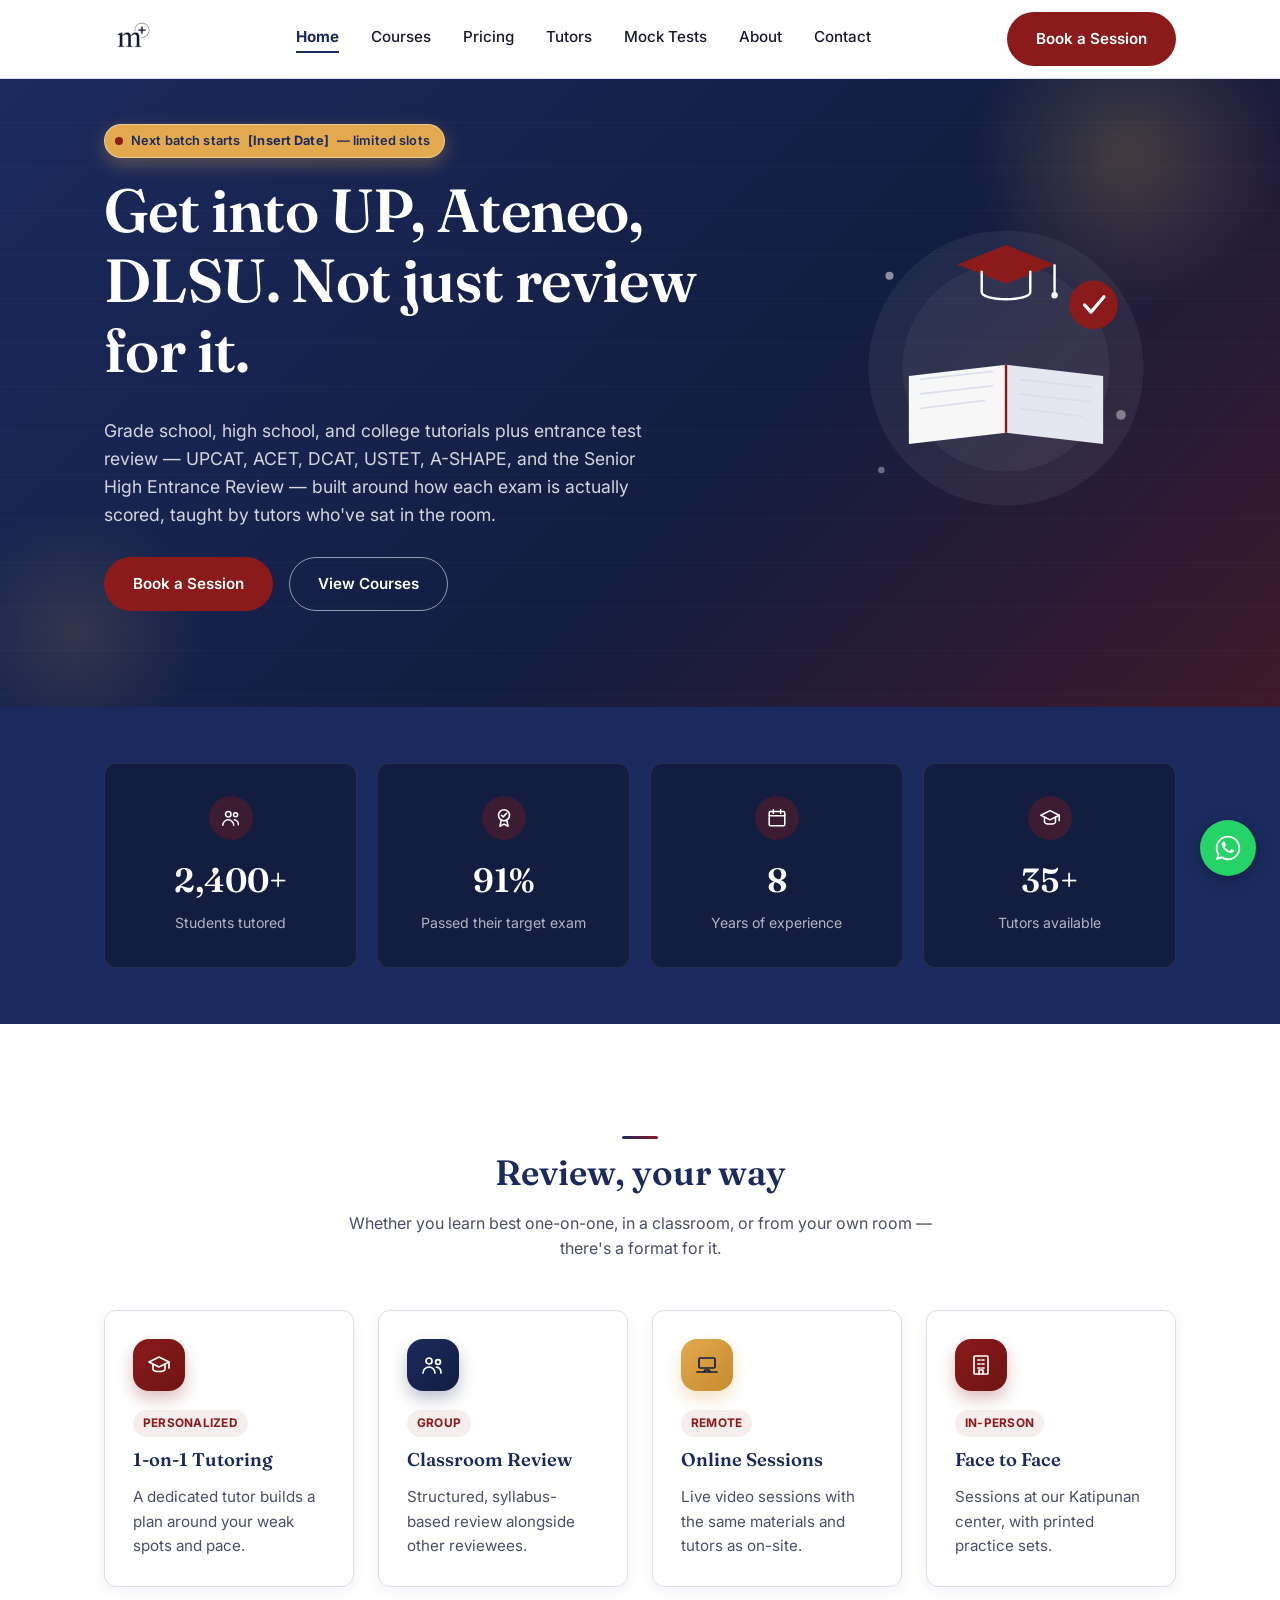
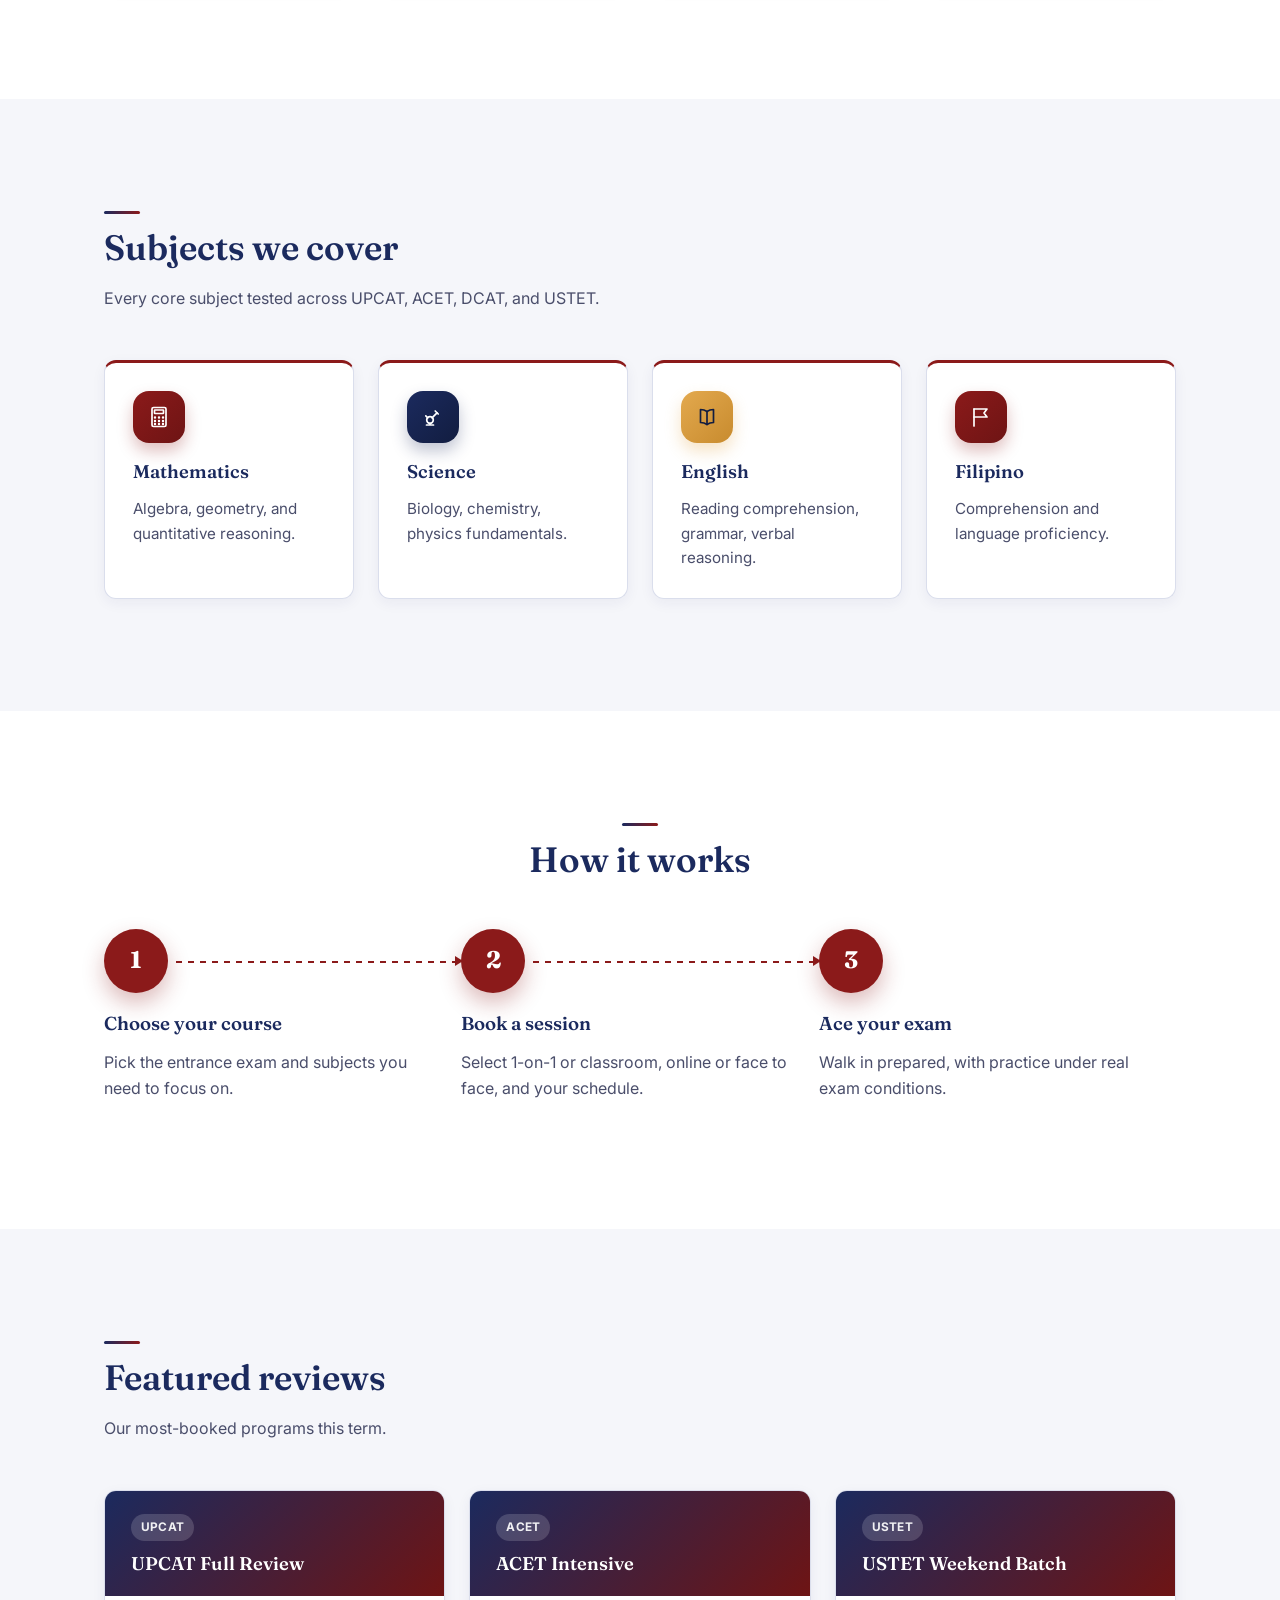
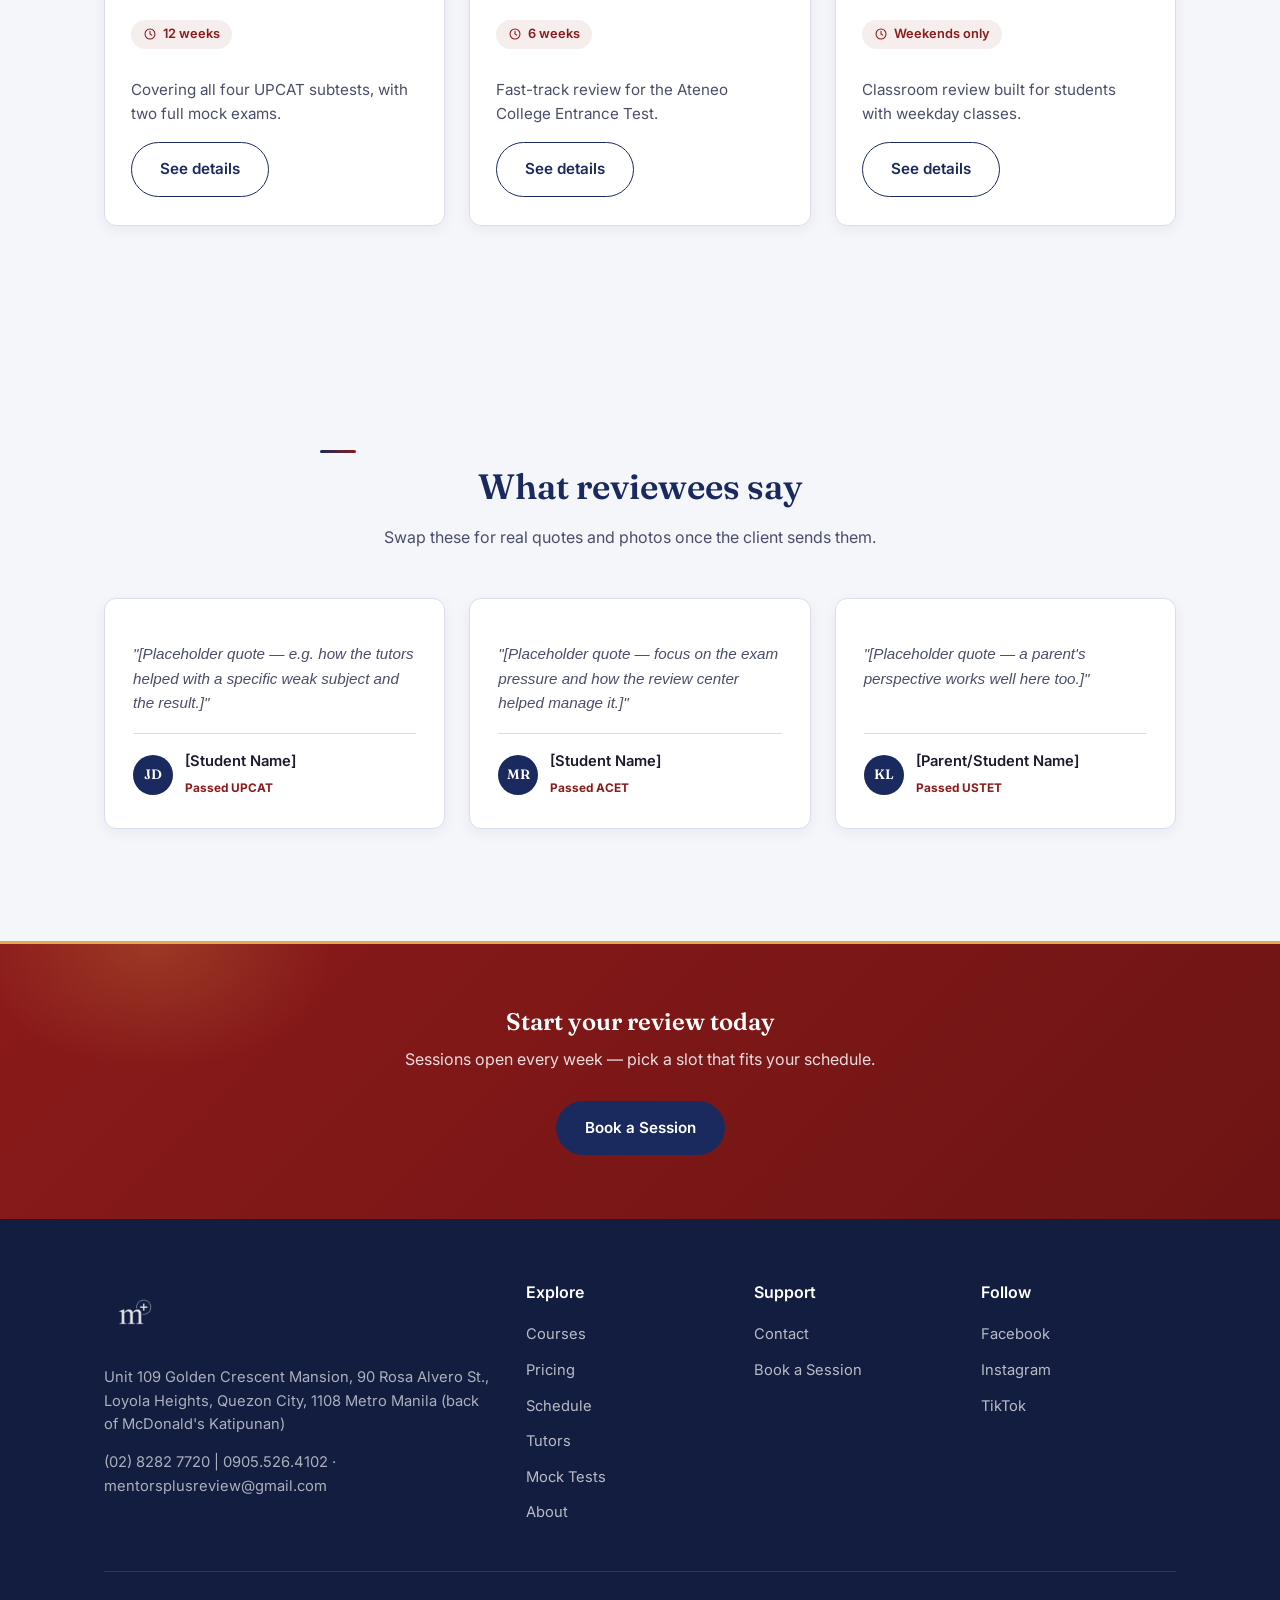
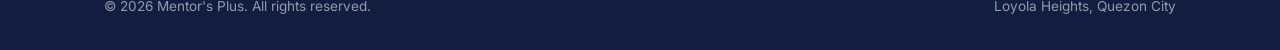
==== commit 243ddf31: "New 5:19" ====
--- a/index.html
+++ b/index.html
@@ -9,6 +9,7 @@
 <link href="https://fonts.googleapis.com/css2?family=Fraunces:wght@500;600;700&family=Inter:wght@400;500;600;700&display=swap" rel="stylesheet">
 <link rel="stylesheet" href="assets/style.css">
 <link rel="stylesheet" href="assets/preloader.css">
+<link rel="icon" type="image/png" href="assets/logo.png">
 </head>
 <body>
 <div id="preloader"><div class="mark"></div></div>
